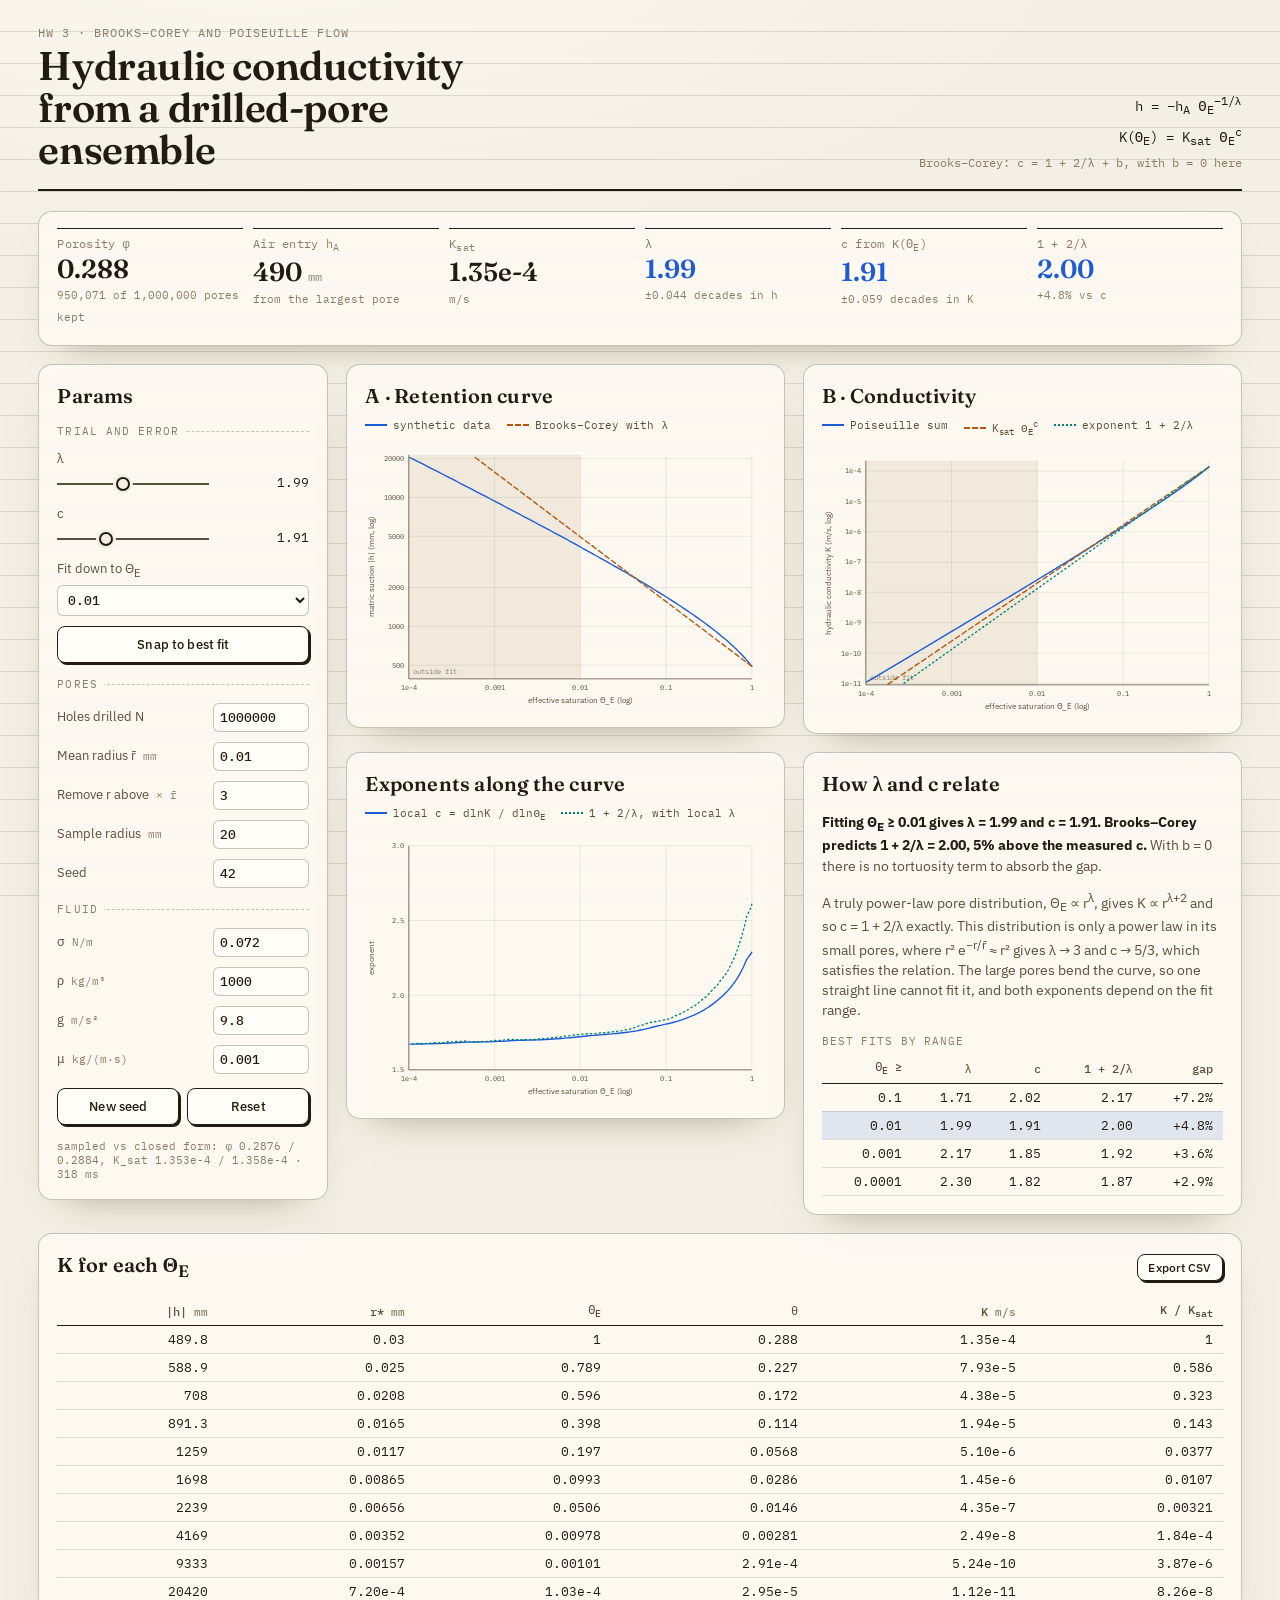
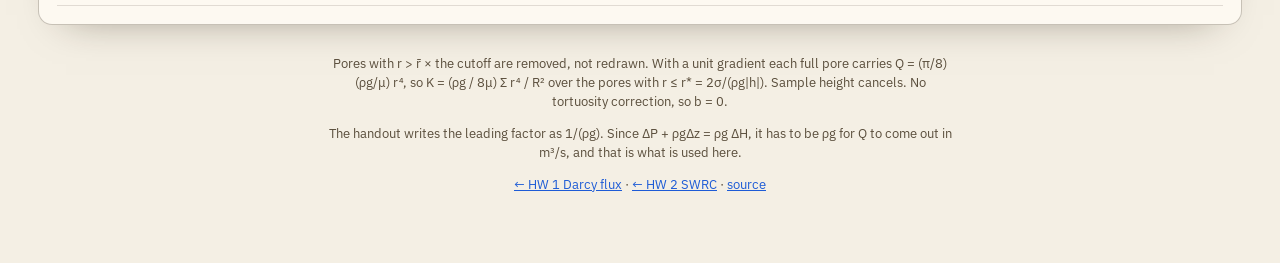
==== conductivity/index.html @ e2ead3d9 "Add Brooks-Corey and Poiseuille conductivity page for HW 3" ====
<!doctype html>
<html lang="en">
<head>
  <meta charset="utf-8" />
  <meta name="viewport" content="width=device-width, initial-scale=1" />
  <title>Pore-Ensemble Conductivity</title>
  <meta name="description" content="Brooks-Corey retention fit and Poiseuille hydraulic conductivity for a drilled-pore ensemble with a truncated exponential radius distribution." />
  <link rel="preconnect" href="https://fonts.googleapis.com" />
  <link rel="preconnect" href="https://fonts.gstatic.com" crossorigin />
  <link href="https://fonts.googleapis.com/css2?family=Fraunces:ital,opsz,wght@0,9..144,400;0,9..144,600;1,9..144,400&family=IBM+Plex+Mono:wght@400;500&family=IBM+Plex+Sans:wght@400;500;600&display=swap" rel="stylesheet" />
  <link rel="stylesheet" href="../swrc/styles.css" />
  <link rel="stylesheet" href="styles.css" />
</head>
<body>
  <header class="masthead">
    <div class="masthead__title">
      <span class="masthead__kicker">HW 3 · Brooks–Corey and Poiseuille flow</span>
      <h1>Hydraulic conductivity from a drilled-pore ensemble</h1>
    </div>
    <p class="masthead__eq">
      <span class="eq">h = −h<sub>A</sub> Θ<sub>E</sub><sup>−1/λ</sup></span>
      <span class="eq">K(Θ<sub>E</sub>) = K<sub>sat</sub> Θ<sub>E</sub><sup>c</sup></span>
      <span class="eq eq--muted">Brooks–Corey: c = 1 + 2/λ + b, with b = 0 here</span>
    </p>
  </header>

  <main class="board board--k">
    <!-- ───────── Results ───────── -->
    <section class="panel panel--stats" aria-label="Results">
      <dl class="readouts readouts--strip">
        <div class="readout"><dt>Porosity φ</dt><dd id="phi">–</dd><small id="kept"></small></div>
        <div class="readout"><dt>Air entry h<sub>A</sub></dt><dd id="ha">–</dd><small>from the largest pore</small></div>
        <div class="readout"><dt>K<sub>sat</sub></dt><dd id="ksat">–</dd><small>m/s</small></div>
        <div class="readout readout--key"><dt>λ</dt><dd id="lam-out">–</dd><small id="lam-rms"></small></div>
        <div class="readout readout--key"><dt>c from K(Θ<sub>E</sub>)</dt><dd id="c-out">–</dd><small id="c-rms"></small></div>
        <div class="readout readout--key"><dt>1 + 2/λ</dt><dd id="c-bc">–</dd><small id="c-gap"></small></div>
      </dl>
    </section>

    <!-- ───────── Parameters ───────── -->
    <section class="panel panel--params" aria-labelledby="params-title">
      <h2 id="params-title" class="panel__title">Params</h2>

      <form id="params" class="params" autocomplete="off">
        <fieldset>
          <legend>Trial and error</legend>
          <label class="field">
            <span class="field__name">λ</span>
            <input type="range" name="lam" min="0.5" max="4" step="0.001" value="2" />
            <output name="lam_val">2.00</output>
          </label>
          <label class="field">
            <span class="field__name">c</span>
            <input type="range" name="c" min="1" max="4" step="0.001" value="2" />
            <output name="c_val">2.00</output>
          </label>
          <label class="field field--select">
            <span class="field__name">Fit down to Θ<sub>E</sub></span>
            <select name="thetaMin">
              <option value="0.1">0.1</option>
              <option value="0.01" selected>0.01</option>
              <option value="0.001">0.001</option>
              <option value="0.0001">0.0001</option>
            </select>
          </label>
          <button type="button" class="btn" id="best">Snap to best fit</button>
        </fieldset>

        <fieldset>
          <legend>Pores</legend>
          <label class="field field--num">
            <span class="field__name">Holes drilled N</span>
            <input type="number" name="n" min="1000" max="2000000" step="1" value="1000000" />
          </label>
          <label class="field field--num">
            <span class="field__name">Mean radius r̄ <em>mm</em></span>
            <input type="number" name="rmean" min="0.0001" max="1" step="any" value="0.01" />
          </label>
          <label class="field field--num">
            <span class="field__name">Remove r above <em>× r̄</em></span>
            <input type="number" name="cut" min="1" max="20" step="any" value="3" />
          </label>
          <label class="field field--num">
            <span class="field__name">Sample radius <em>mm</em></span>
            <input type="number" name="Rs" min="1" max="1000" step="any" value="20" />
          </label>
          <label class="field field--num">
            <span class="field__name">Seed</span>
            <input type="number" name="seed" min="0" max="999999" step="1" value="42" />
          </label>
        </fieldset>

        <fieldset>
          <legend>Fluid</legend>
          <label class="field field--num">
            <span class="field__name">σ <em>N/m</em></span>
            <input type="number" name="sigma" min="0.001" max="1" step="any" value="0.072" />
          </label>
          <label class="field field--num">
            <span class="field__name">ρ <em>kg/m³</em></span>
            <input type="number" name="rho" min="1" max="20000" step="any" value="1000" />
          </label>
          <label class="field field--num">
            <span class="field__name">g <em>m/s²</em></span>
            <input type="number" name="g" min="0.01" max="100" step="any" value="9.8" />
          </label>
          <label class="field field--num">
            <span class="field__name">μ <em>kg/(m·s)</em></span>
            <input type="number" name="mu" min="0.00001" max="1" step="any" value="0.001" />
          </label>
        </fieldset>
      </form>
      <div class="actions">
        <button type="button" class="btn" id="reseed">New seed</button>
        <button type="button" class="btn" id="reset">Reset</button>
      </div>
      <p class="status" id="status" aria-live="polite"></p>
    </section>

    <!-- ───────── Part A ───────── -->
    <section class="panel panel--swrc" aria-labelledby="swrc-title">
      <div class="panel__head">
        <h2 id="swrc-title" class="panel__title">A · Retention curve</h2>
      </div>
      <ul class="key" aria-hidden="true">
        <li><i class="ln ln--data"></i>synthetic data</li>
        <li><i class="ln ln--fit"></i>Brooks–Corey with λ</li>
      </ul>
      <div class="chart">
        <svg id="swrc-svg" viewBox="0 0 640 420" role="img" aria-label="Matric suction versus effective saturation on log axes, with the Brooks-Corey curve"></svg>
        <div class="tooltip" hidden></div>
      </div>
    </section>

    <!-- ───────── Part B ───────── -->
    <section class="panel panel--k" aria-labelledby="k-title">
      <div class="panel__head">
        <h2 id="k-title" class="panel__title">B · Conductivity</h2>
      </div>
      <ul class="key" aria-hidden="true">
        <li><i class="ln ln--data"></i>Poiseuille sum</li>
        <li><i class="ln ln--fit"></i>K<sub>sat</sub> Θ<sub>E</sub><sup>c</sup></li>
        <li><i class="ln ln--pred"></i>exponent 1 + 2/λ</li>
      </ul>
      <div class="chart">
        <svg id="k-svg" viewBox="0 0 640 420" role="img" aria-label="Hydraulic conductivity versus effective saturation on log axes, with the fitted and predicted power laws"></svg>
        <div class="tooltip" hidden></div>
      </div>
    </section>

    <!-- ───────── Local exponents ───────── -->
    <section class="panel panel--local" aria-labelledby="local-title">
      <div class="panel__head">
        <h2 id="local-title" class="panel__title">Exponents along the curve</h2>
      </div>
      <ul class="key" aria-hidden="true">
        <li><i class="ln ln--data"></i>local c = dlnK / dlnΘ<sub>E</sub></li>
        <li><i class="ln ln--pred"></i>1 + 2/λ, with local λ</li>
      </ul>
      <div class="chart">
        <svg id="local-svg" viewBox="0 0 640 420" role="img" aria-label="Local exponent c and the Brooks-Corey prediction from local lambda, versus effective saturation"></svg>
        <div class="tooltip" hidden></div>
      </div>
    </section>

    <!-- ───────── Answer ───────── -->
    <section class="panel panel--answer" aria-labelledby="answer-title">
      <h2 id="answer-title" class="panel__title">How λ and c relate</h2>
      <p class="answer" id="answer"></p>
      <p class="answer">
        A truly power-law pore distribution, Θ<sub>E</sub> ∝ r<sup>λ</sup>, gives K ∝ r<sup>λ+2</sup> and so c = 1 + 2/λ exactly.
        This distribution is only a power law in its small pores, where r² e<sup>−r/r̄</sup> ≈ r² gives λ → 3 and c → 5/3, which
        satisfies the relation. The large pores bend the curve, so one straight line cannot fit it, and both exponents depend on the fit range.
      </p>
      <table class="tbl">
        <caption>Best fits by range</caption>
        <thead>
          <tr><th scope="col">Θ<sub>E</sub> ≥</th><th scope="col">λ</th><th scope="col">c</th><th scope="col">1 + 2/λ</th><th scope="col">gap</th></tr>
        </thead>
        <tbody id="ranges"></tbody>
      </table>
    </section>

    <!-- ───────── Table ───────── -->
    <section class="panel panel--table" aria-labelledby="table-title">
      <div class="panel__head">
        <h2 id="table-title" class="panel__title">K for each Θ<sub>E</sub></h2>
        <button type="button" class="btn btn--small" id="csv">Export CSV</button>
      </div>
      <div class="tbl-wrap">
        <table class="tbl">
          <thead>
            <tr>
              <th scope="col">|h| <em>mm</em></th><th scope="col">r* <em>mm</em></th><th scope="col">Θ<sub>E</sub></th>
              <th scope="col">θ</th><th scope="col">K <em>m/s</em></th><th scope="col">K / K<sub>sat</sub></th>
            </tr>
          </thead>
          <tbody id="rows"></tbody>
        </table>
      </div>
    </section>
  </main>

  <footer class="colophon">
    <p>
      Pores with r &gt; r̄ × the cutoff are removed, not redrawn. With a unit gradient each full pore carries
      Q = (π/8)(ρg/μ) r⁴, so K = (ρg / 8μ) Σ r⁴ / R² over the pores with r ≤ r* = 2σ/(ρg|h|). Sample height cancels.
      No tortuosity correction, so b = 0.
    </p>
    <p>
      The handout writes the leading factor as 1/(ρg). Since ΔP + ρgΔz = ρg ΔH, it has to be ρg for Q to come out in m³/s, and that is what is used here.
    </p>
    <p><a href="../">← HW 1 Darcy flux</a> · <a href="../swrc/">← HW 2 SWRC</a> · <a href="https://github.com/OwenDinsmore/hydrology">source</a></p>
  </footer>

  <script type="module" src="app.js"></script>
</body>
</html>
---- swrc/styles.css ----
:root {
  --paper: #f4efe4;
  --paper-2: #ebe4d4;
  --paper-3: #e1d8c3;
  --rule: rgba(60, 48, 30, 0.14);
  --ink: #221b12;
  --ink-2: #5a4e3c;
  --ink-3: #8a7c66;
  --water: #1d5bd6;
  --water-2: #7ea2ee;
  --water-soft: rgba(29, 91, 214, 0.12);
  --air: #c9a97a;
  --air-2: #e6d4b4;
  --alert: #b23a1d;
  --alert-soft: rgba(178, 58, 29, 0.1);
  --panel: rgba(255, 252, 245, 0.78);
  --panel-edge: rgba(60, 48, 30, 0.28);
  --shadow: 0 1px 0 rgba(255, 255, 255, 0.6) inset, 0 18px 40px -28px rgba(40, 28, 10, 0.5);
  --radius: 14px;
  --display: "Fraunces", "Iowan Old Style", Georgia, serif;
  --body: "IBM Plex Sans", "Helvetica Neue", sans-serif;
  --mono: "IBM Plex Mono", ui-monospace, Menlo, monospace;
}

*, *::before, *::after { box-sizing: border-box; }

html { color-scheme: light; }

body {
  margin: 0;
  min-height: 100vh;
  font-family: var(--body);
  font-size: 15px;
  line-height: 1.45;
  color: var(--ink);
  background:
    linear-gradient(transparent 31px, var(--rule) 31px, var(--rule) 32px) 0 0 / 100% 32px,
    radial-gradient(1200px 500px at 20% -10%, #fbf8f0 0%, transparent 70%),
    var(--paper);
  background-attachment: fixed;
  padding: 24px clamp(16px, 3vw, 40px) 56px;
}

/* ───── Masthead ───── */
.masthead {
  display: flex;
  flex-wrap: wrap;
  align-items: flex-end;
  justify-content: space-between;
  gap: 12px 32px;
  padding-bottom: 18px;
  margin-bottom: 20px;
  border-bottom: 2px solid var(--ink);
  animation: rise 0.6s cubic-bezier(0.2, 0.7, 0.2, 1) both;
}
.masthead__kicker {
  display: block;
  font-family: var(--mono);
  font-size: 12px;
  letter-spacing: 0.08em;
  text-transform: uppercase;
  color: var(--ink-3);
  margin-bottom: 4px;
}
.masthead h1 {
  margin: 0;
  font-family: var(--display);
  font-weight: 600;
  font-size: clamp(24px, 3.4vw, 40px);
  line-height: 1.05;
  letter-spacing: -0.01em;
  max-width: 18ch;
}
.masthead__eq {
  margin: 0;
  display: flex;
  flex-direction: column;
  gap: 4px;
  align-items: flex-end;
  text-align: right;
}
.eq { font-family: var(--mono); font-size: 14px; }
.eq--muted { color: var(--ink-3); font-size: 12px; }

/* ───── Board layout ───── */
.board {
  display: grid;
  grid-template-columns: minmax(250px, 300px) minmax(0, 1.5fr) minmax(300px, 1fr);
  gap: 18px;
  align-items: stretch;
}

.panel {
  position: relative;
  background: var(--panel);
  border: 1.5px solid var(--panel-edge);
  border-radius: var(--radius);
  padding: 16px 18px 18px;
  box-shadow: var(--shadow);
  backdrop-filter: blur(3px);
  display: flex;
  flex-direction: column;
  gap: 14px;
  min-width: 0;
  animation: rise 0.7s cubic-bezier(0.2, 0.7, 0.2, 1) both;
}
.panel--params { animation-delay: 0.05s; }
.panel--swrc   { animation-delay: 0.12s; }
.panel--cyl    { animation-delay: 0.19s; }

.panel__head {
  display: flex;
  justify-content: space-between;
  align-items: baseline;
  gap: 12px;
  flex-wrap: wrap;
}
.panel__title {
  margin: 0;
  font-family: var(--display);
  font-weight: 600;
  font-size: 20px;
  letter-spacing: 0.01em;
}
.panel__hint {
  font-family: var(--mono);
  font-size: 11px;
  color: var(--ink-3);
}

/* ───── Params ───── */
.params { display: flex; flex-direction: column; gap: 14px; }
fieldset {
  border: 0;
  border-top: 1px dashed var(--panel-edge);
  padding: 10px 0 0;
  margin: 0;
  display: flex;
  flex-direction: column;
  gap: 10px;
}
legend {
  font-family: var(--mono);
  font-size: 11px;
  text-transform: uppercase;
  letter-spacing: 0.1em;
  color: var(--ink-3);
  padding: 0 6px 0 0;
}
.field {
  display: grid;
  grid-template-columns: 1fr 92px;
  grid-template-areas: "name name" "range num";
  gap: 4px 8px;
  align-items: center;
}
.field__name {
  grid-area: name;
  font-size: 13px;
  color: var(--ink-2);
}
.field__name em { font-style: normal; font-family: var(--mono); font-size: 11px; color: var(--ink-3); margin-left: 4px; }
.field input[type="range"] { grid-area: range; }
.field input[type="number"], .field output, .field select { grid-area: num; }
.field output { font-family: var(--mono); font-size: 13px; text-align: right; }
.field--num { grid-template-columns: 1fr 96px; grid-template-areas: "name num"; }
.field--select { grid-template-columns: 1fr; grid-template-areas: "name" "num"; }
.field--check {
  grid-template-columns: auto 1fr;
  grid-template-areas: "num name";
  gap: 8px;
}
.field--check input { grid-area: num; accent-color: var(--water); }
.field[hidden] { display: none; }

input[type="number"], select {
  font: 500 13px var(--mono);
  color: var(--ink);
  background: #fffdf7;
  border: 1px solid var(--panel-edge);
  border-radius: 6px;
  padding: 5px 6px;
  width: 100%;
  min-width: 0;
}
input[type="number"]:focus-visible, select:focus-visible, input[type="range"]:focus-visible, .btn:focus-visible {
  outline: 2px solid var(--water);
  outline-offset: 2px;
}

input[type="range"] {
  -webkit-appearance: none;
  appearance: none;
  width: 100%;
  height: 22px;
  background: transparent;
  margin: 0;
  cursor: pointer;
}
input[type="range"]::-webkit-slider-runnable-track {
  height: 2px;
  background: var(--ink-2);
}
input[type="range"]::-moz-range-track { height: 2px; background: var(--ink-2); }
input[type="range"]::-webkit-slider-thumb {
  -webkit-appearance: none;
  width: 14px; height: 14px;
  margin-top: -6px;
  border-radius: 50%;
  background: var(--paper);
  border: 2px solid var(--ink);
  box-shadow: 0 0 0 3px var(--paper);
  transition: transform 0.15s;
}
input[type="range"]::-moz-range-thumb {
  width: 10px; height: 10px;
  border-radius: 50%;
  background: var(--paper);
  border: 2px solid var(--ink);
}
input[type="range"]:active::-webkit-slider-thumb { transform: scale(1.25); }

/* ───── Chart ───── */
.chart {
  position: relative;
  width: 100%;
  aspect-ratio: 640 / 420;
}
.chart svg { width: 100%; height: 100%; display: block; overflow: visible; }
.chart .grid line { stroke: var(--rule); stroke-width: 1; }
.chart .axis line, .chart .axis path { stroke: var(--ink-2); stroke-width: 1.2; fill: none; }
.chart .tick text { font: 11px var(--mono); fill: var(--ink-2); }
.chart .axis-label { font: 12px var(--body); fill: var(--ink-2); }
.chart .series { fill: none; stroke: var(--water); stroke-width: 2.2; stroke-linejoin: round; stroke-linecap: round; }
.chart .area { fill: var(--water-soft); }
.chart .marker { fill: var(--water); stroke: var(--paper); stroke-width: 2.5; }
.chart .marker-line { stroke: var(--water); stroke-width: 1; stroke-dasharray: 3 4; }
.chart .crosshair { stroke: var(--ink-3); stroke-width: 1; stroke-dasharray: 2 3; pointer-events: none; }
.chart .hover-dot { fill: var(--paper); stroke: var(--water); stroke-width: 2; pointer-events: none; }
.chart .hit { fill: transparent; cursor: crosshair; }
.chart .ae-label { font: 11px var(--mono); fill: var(--ink-3); }

.tooltip {
  position: absolute;
  pointer-events: none;
  background: var(--ink);
  color: var(--paper);
  font: 12px var(--mono);
  padding: 6px 9px;
  border-radius: 6px;
  white-space: nowrap;
  transform: translate(-50%, calc(-100% - 10px));
  z-index: 2;
  line-height: 1.5;
}
.tooltip[hidden] { display: none; }

/* ───── Head control ───── */
.headctl {
  border: 1px solid var(--panel-edge);
  border-radius: 10px;
  padding: 10px 14px 8px;
  background: linear-gradient(90deg, var(--water-soft), transparent 60%);
}
.headctl__row { display: flex; justify-content: space-between; align-items: baseline; }
.headctl__row label { font-weight: 600; font-size: 13px; }
.headctl__value { font-family: var(--mono); font-size: 14px; }
.headctl__ticks {
  display: flex; justify-content: space-between;
  font: 10px var(--mono); color: var(--ink-3); letter-spacing: 0.06em; text-transform: uppercase;
}

/* ───── Readouts ───── */
.readouts {
  margin: 0;
  display: grid;
  grid-template-columns: repeat(4, 1fr);
  gap: 10px;
}
.readout {
  border-top: 1.5px solid var(--ink);
  padding-top: 6px;
  min-width: 0;
}
.readout--hero { grid-column: span 2; }
.readout dt { font-size: 11px; text-transform: uppercase; letter-spacing: 0.08em; color: var(--ink-3); font-family: var(--mono); }
.readout dd { margin: 2px 0 0; font-family: var(--display); font-size: 20px; white-space: nowrap; overflow: hidden; text-overflow: ellipsis; font-weight: 600; font-variant-numeric: tabular-nums; line-height: 1.1; }
.readout--hero dd { font-size: 34px; color: var(--water); }
.readout small { font: 11px var(--mono); color: var(--ink-3); }
.readout dd small { font-size: 12px; }

.warn {
  margin: 0;
  padding: 8px 12px;
  border-left: 3px solid var(--alert);
  background: var(--alert-soft);
  color: var(--alert);
  font-size: 13px;
  border-radius: 0 8px 8px 0;
}
.warn[hidden] { display: none; }

/* ───── Cylinder viewport ───── */
.viewport {
  position: relative;
  flex: 1 1 320px;
  min-height: 320px;
  border-radius: 10px;
  overflow: hidden;
  background:
    radial-gradient(ellipse at 50% 110%, rgba(29, 91, 214, 0.08), transparent 60%),
    linear-gradient(180deg, #fbf8f1, var(--paper-2));
  border: 1px solid var(--panel-edge);
  cursor: grab;
}
.viewport:active { cursor: grabbing; }
.viewport canvas { width: 100%; height: 100%; display: block; }
.legend {
  position: absolute;
  left: 10px; bottom: 8px;
  display: flex; flex-wrap: wrap; gap: 4px 14px;
  font: 11px var(--mono); color: var(--ink-2);
  pointer-events: none;
}
.legend__note { width: 100%; color: var(--ink-3); }
.sw { display: inline-block; width: 10px; height: 10px; border-radius: 50%; margin-right: 5px; vertical-align: -1px; }
.sw--water { background: var(--water); }
.sw--air { background: var(--air-2); border: 1px solid var(--air); }

/* ───── Buttons ───── */
.actions { display: grid; grid-template-columns: 1fr 1fr; gap: 8px; }
.btn {
  font: 500 13px var(--body);
  letter-spacing: 0.01em;
  color: var(--ink);
  background: #fffdf7;
  border: 1.5px solid var(--ink);
  border-radius: 8px;
  padding: 9px 12px;
  cursor: pointer;
  box-shadow: 2px 2px 0 var(--ink);
  transition: transform 0.08s, box-shadow 0.08s, background 0.15s;
}
.btn:hover { background: var(--paper-2); }
.btn:active { transform: translate(2px, 2px); box-shadow: 0 0 0 var(--ink); }
.btn--primary { grid-column: 1 / -1; background: var(--water); color: #fff; border-color: var(--water); box-shadow: 2px 2px 0 var(--ink); }
.btn--primary:hover { background: #1849ad; }
.btn[disabled] { opacity: 0.5; cursor: progress; transform: none; }
.btn[aria-pressed="true"] { background: var(--ink); color: var(--paper); }

.status { margin: 0; font: 11px var(--mono); color: var(--ink-3); min-height: 1.4em; }

/* ───── Colophon ───── */
.colophon {
  max-width: 78ch;
  margin: 30px auto 0;
  font-size: 13px;
  color: var(--ink-2);
  text-align: center;
}
.colophon a { color: var(--water); }

@keyframes rise {
  from { opacity: 0; transform: translateY(10px); }
  to   { opacity: 1; transform: none; }
}
@media (prefers-reduced-motion: reduce) {
  .masthead, .panel { animation: none; }
}

/* ───── Responsive ───── */
@media (max-width: 1080px) {
  .board {
    grid-template-columns: minmax(240px, 280px) minmax(0, 1fr);
    grid-template-areas: "params swrc" "cyl cyl";
  }
  .panel--params { grid-area: params; }
  .panel--swrc { grid-area: swrc; }
  .panel--cyl { grid-area: cyl; }
  .panel--cyl .viewport { min-height: 360px; }
}
@media (max-width: 720px) {
  body { padding: 16px 16px 40px; }
  .board { grid-template-columns: 1fr; grid-template-areas: "swrc" "cyl" "params"; gap: 14px; }
  .masthead__eq { align-items: flex-start; text-align: left; }
  .readouts { grid-template-columns: repeat(2, 1fr); }
  .panel--cyl .viewport { min-height: 300px; }
  .actions { grid-template-columns: 1fr 1fr; }
}
---- conductivity/styles.css ----
/* Page-specific layer on top of ../swrc/styles.css */
:root {
  --fit: #b4570a;
  --pred: #00856a;
}

/* ───── Board layout ───── */
.board--k {
  grid-template-columns: minmax(250px, 290px) minmax(0, 1fr) minmax(0, 1fr);
  grid-template-areas:
    "stats  stats stats"
    "params swrc  k"
    "params local answer"
    "table  table table";
  align-items: start;
}
.panel--stats  { grid-area: stats; }
.panel--params { grid-area: params; }
.panel--swrc   { grid-area: swrc; }
.panel--k      { grid-area: k; }
.panel--local  { grid-area: local; }
.panel--answer { grid-area: answer; }
.panel--table  { grid-area: table; }

/* ───── Readouts ───── */
.readouts--strip { grid-template-columns: repeat(6, 1fr); }
.readout--key dd { color: var(--water); }
.readouts--strip dd { font-size: 26px; }
.readouts--strip dt { text-transform: none; letter-spacing: 0.02em; font-size: 12px; }

/* ───── Series ───── */
.key {
  list-style: none;
  margin: -6px 0 0;
  padding: 0;
  display: flex;
  flex-wrap: wrap;
  gap: 4px 16px;
  font: 11px var(--mono);
  color: var(--ink-2);
}
.ln { display: inline-block; width: 22px; margin-right: 6px; vertical-align: 3px; border-top: 2.5px solid var(--water); }
.ln--fit { border-top: 2.5px dashed var(--fit); }
.ln--pred { border-top: 2.5px dotted var(--pred); }

.chart .series--fit { stroke: var(--fit); stroke-dasharray: 8 5; }
.chart .series--pred { stroke: var(--pred); stroke-dasharray: 2 5; }
.chart .excluded { fill: var(--paper-3); opacity: 0.45; }
.chart .excluded-label { font: 11px var(--mono); fill: var(--ink-3); }

/* ───── Answer + tables ───── */
.answer { margin: 0; font-size: 14px; color: var(--ink-2); }
.answer strong { color: var(--ink); }

.tbl { width: 100%; border-collapse: collapse; font: 13px var(--mono); font-variant-numeric: tabular-nums; }
.tbl caption { text-align: left; font-size: 11px; text-transform: uppercase; letter-spacing: 0.08em; color: var(--ink-3); padding-bottom: 6px; }
.tbl th, .tbl td { text-align: right; padding: 5px 10px; white-space: nowrap; }
.tbl th { font-weight: 500; font-size: 12px; color: var(--ink-2); border-bottom: 1.5px solid var(--ink); }
.tbl th em { font-style: normal; color: var(--ink-3); font-size: 11px; }
.tbl td { border-bottom: 1px solid var(--rule); }
.tbl tr.is-active td { background: var(--water-soft); }
.tbl-wrap { overflow-x: auto; }

.panel--params .btn { box-shadow: 2px 2px 0 var(--ink); }
.btn--small { padding: 5px 10px; font-size: 12px; }

/* ───── Responsive ───── */
@media (max-width: 1080px) {
  .board--k {
    grid-template-columns: minmax(0, 1fr) minmax(0, 1fr);
    grid-template-areas:
      "stats  stats"
      "swrc   k"
      "local  answer"
      "table  table"
      "params params";
  }
  .readouts--strip { grid-template-columns: repeat(3, 1fr); }
}
@media (max-width: 720px) {
  .board--k {
    grid-template-columns: minmax(0, 1fr);
    grid-template-areas: "stats" "swrc" "k" "local" "answer" "table" "params";
  }
  .readouts--strip { grid-template-columns: repeat(2, 1fr); }
}
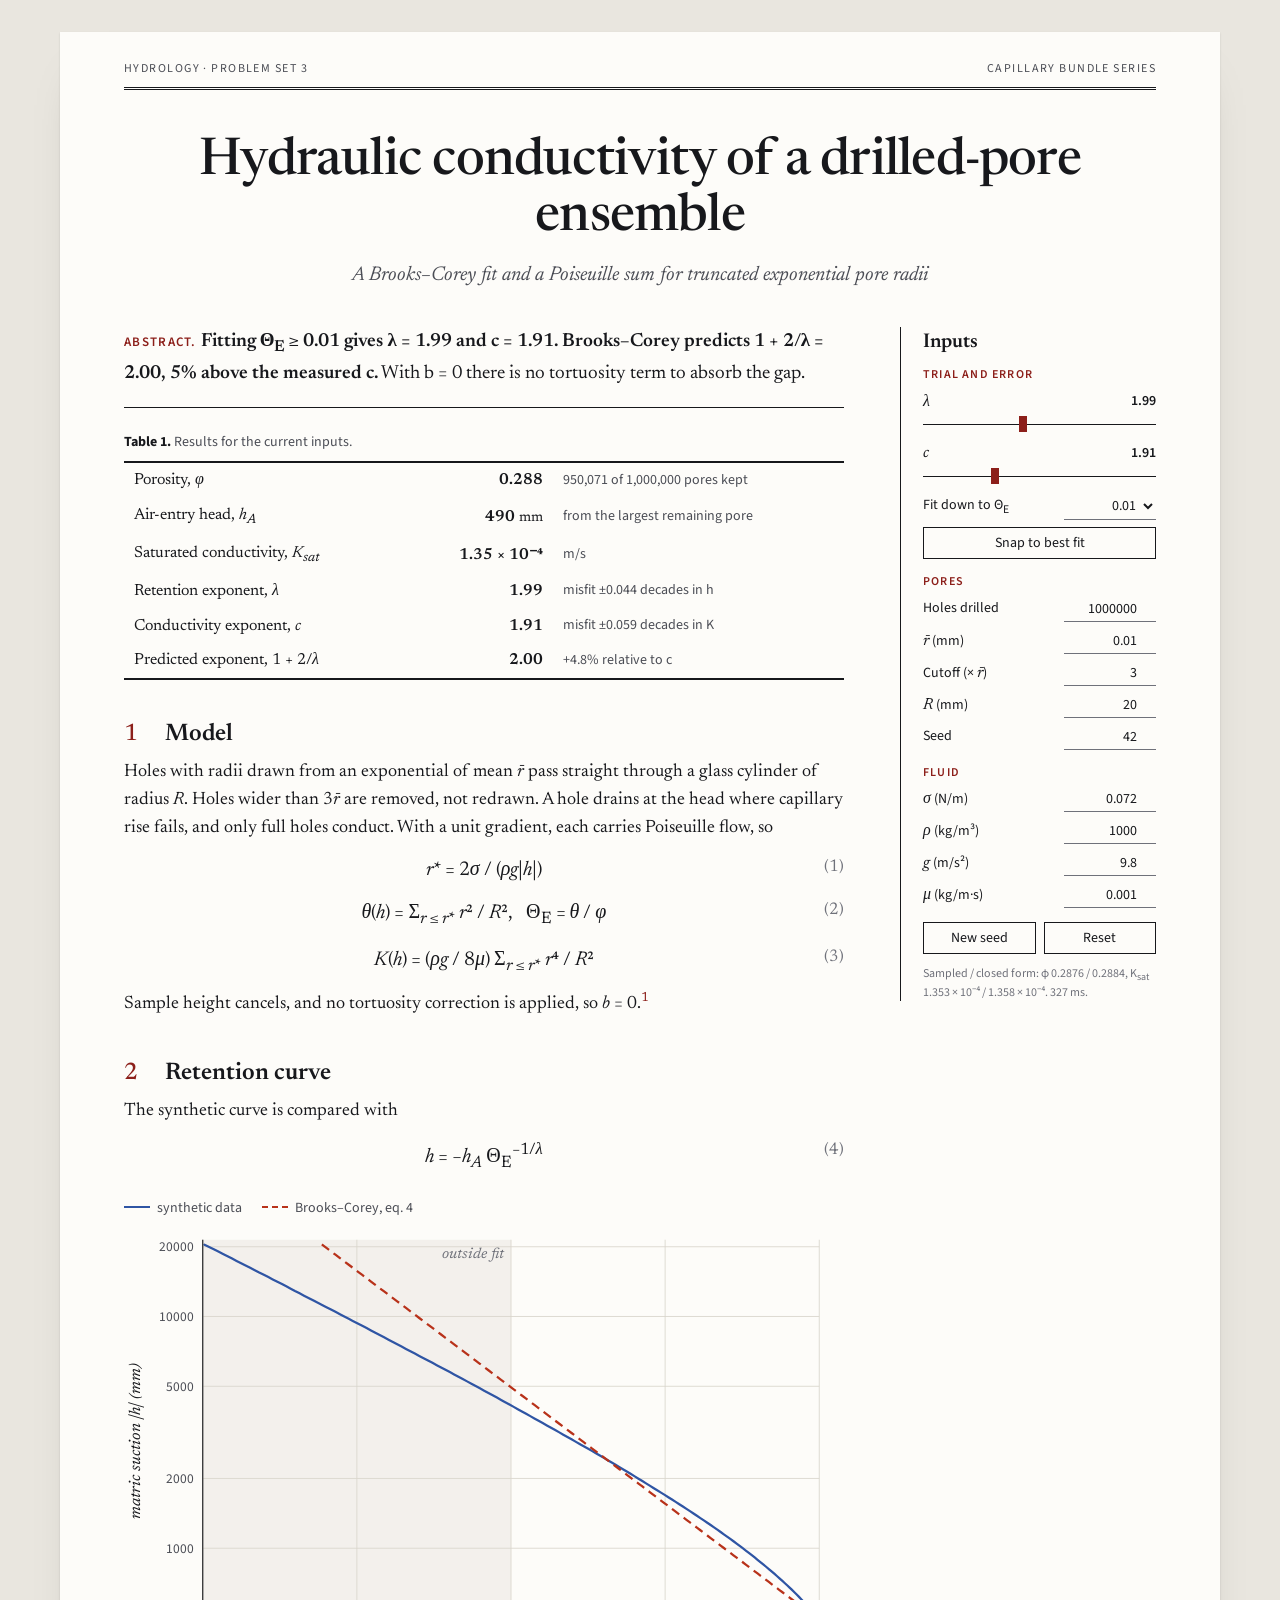
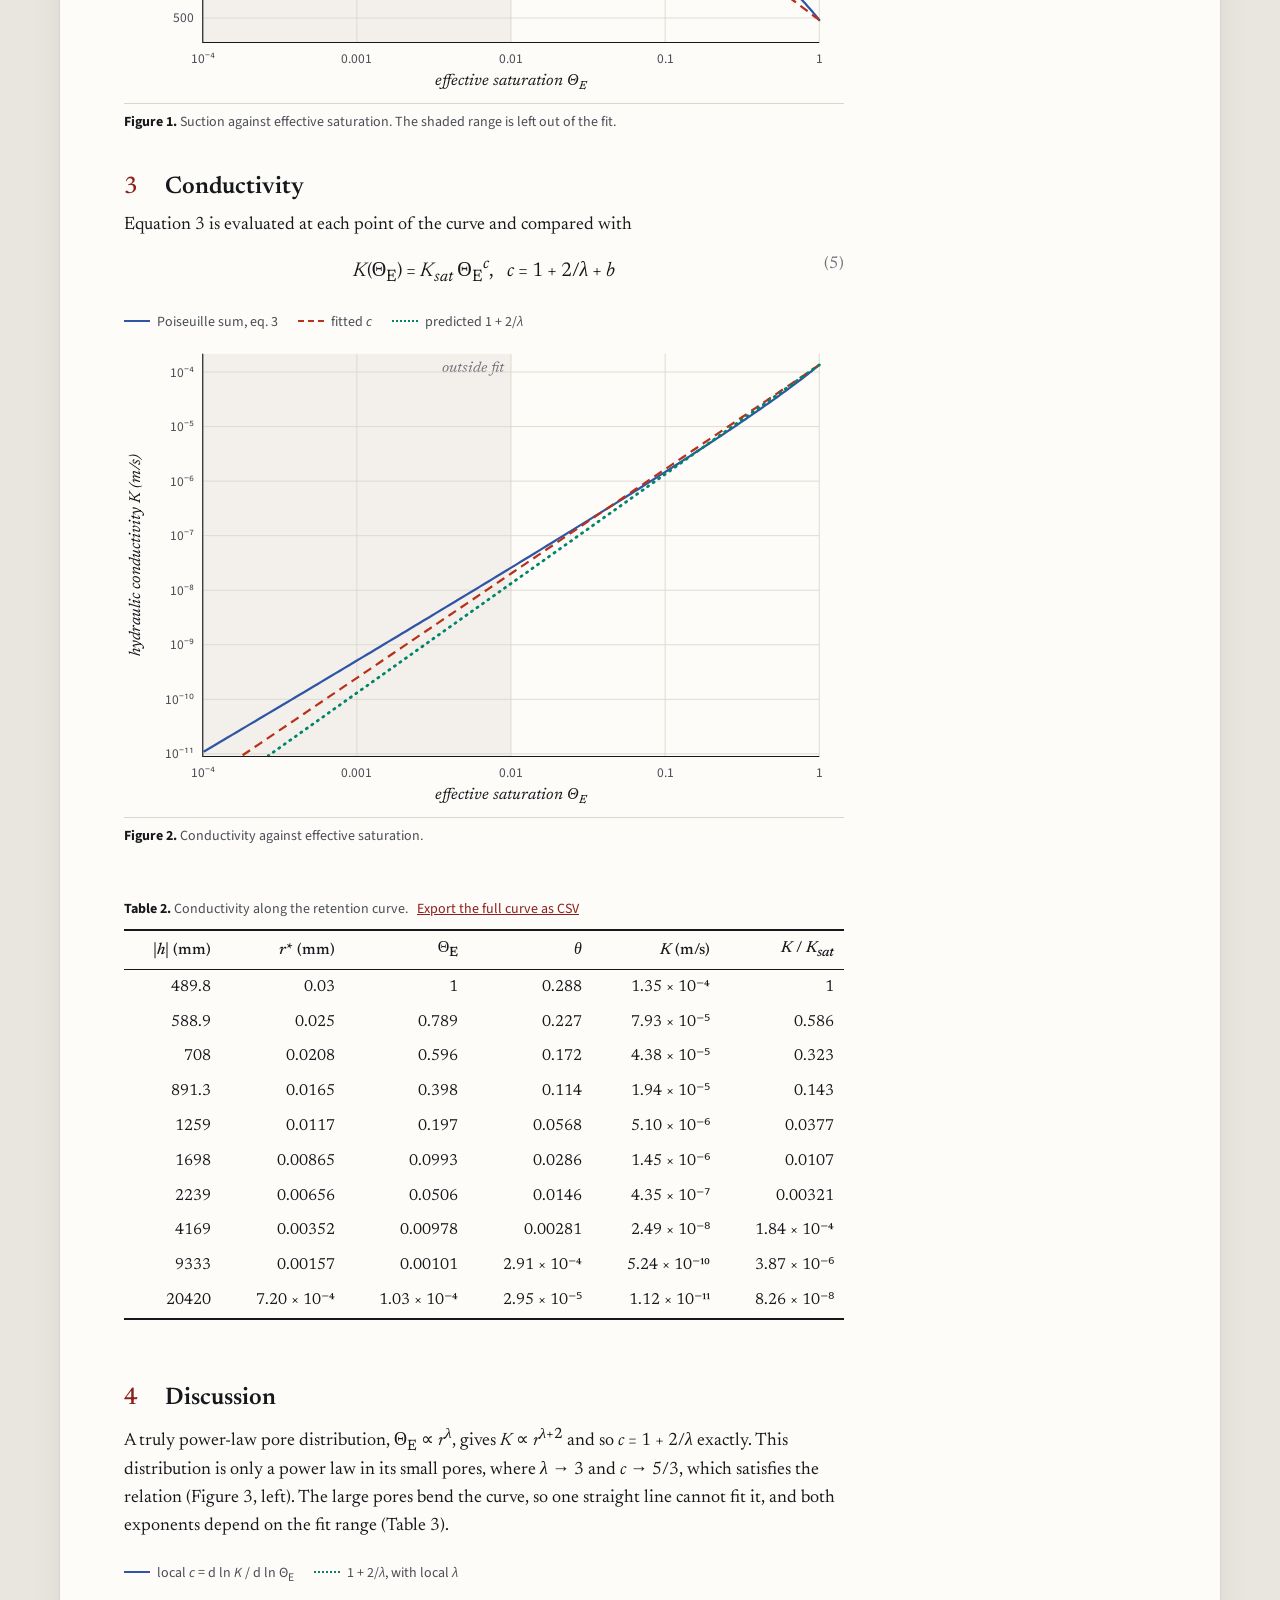
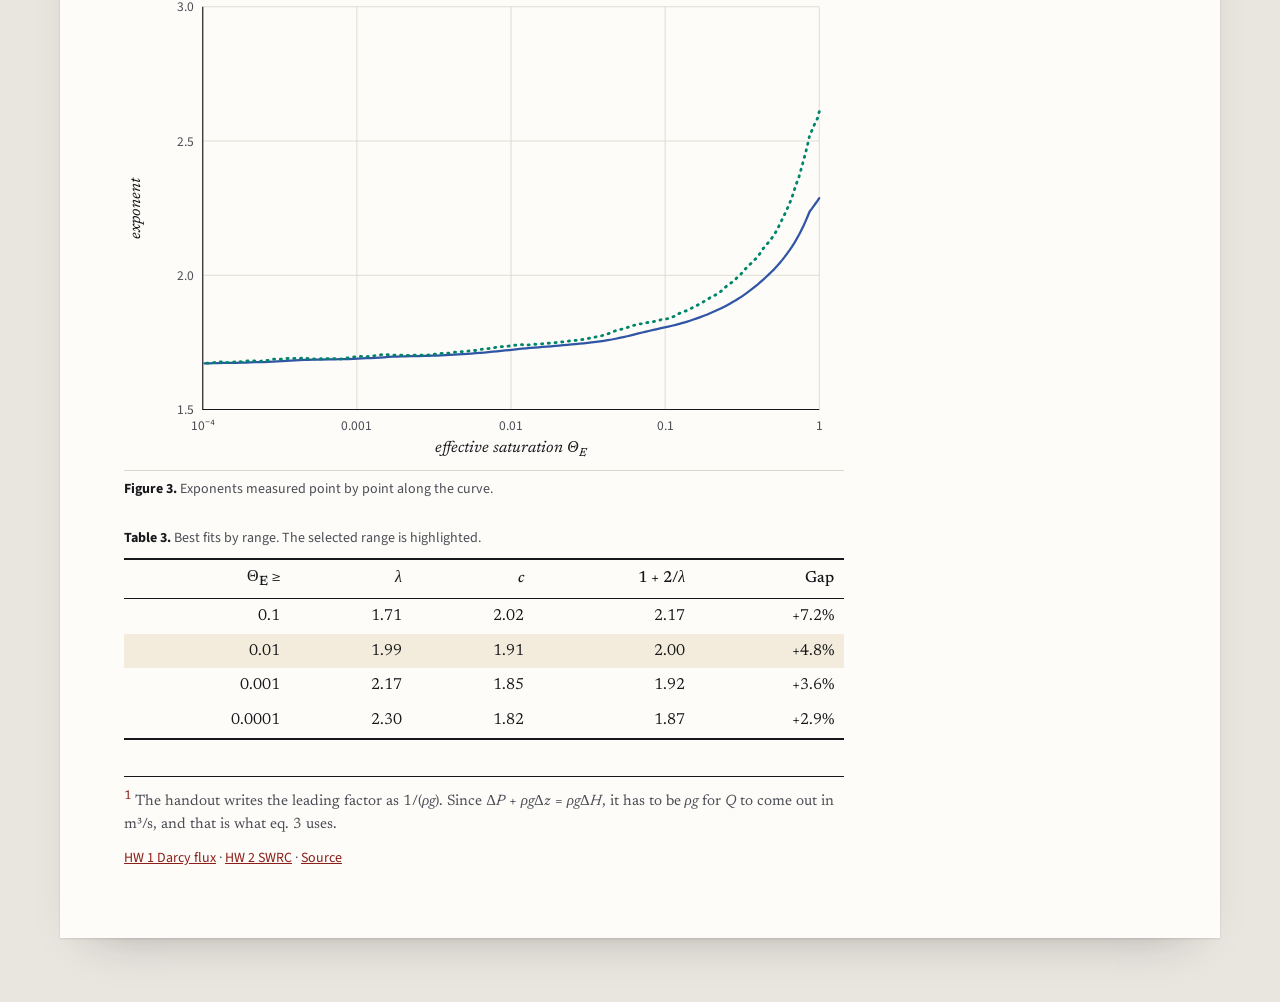
==== commit a70457a5: "Restyle HW 3 page as a journal article" ====
--- a/conductivity/index.html
+++ b/conductivity/index.html
@@ -7,211 +7,184 @@
   <meta name="description" content="Brooks-Corey retention fit and Poiseuille hydraulic conductivity for a drilled-pore ensemble with a truncated exponential radius distribution." />
   <link rel="preconnect" href="https://fonts.googleapis.com" />
   <link rel="preconnect" href="https://fonts.gstatic.com" crossorigin />
-  <link href="https://fonts.googleapis.com/css2?family=Fraunces:ital,opsz,wght@0,9..144,400;0,9..144,600;1,9..144,400&family=IBM+Plex+Mono:wght@400;500&family=IBM+Plex+Sans:wght@400;500;600&display=swap" rel="stylesheet" />
-  <link rel="stylesheet" href="../swrc/styles.css" />
+  <link href="https://fonts.googleapis.com/css2?family=Newsreader:ital,opsz,wght@0,6..72,400;0,6..72,500;0,6..72,600;1,6..72,400&family=Source+Sans+3:wght@400;600&display=swap" rel="stylesheet" />
   <link rel="stylesheet" href="styles.css" />
 </head>
 <body>
-  <header class="masthead">
-    <div class="masthead__title">
-      <span class="masthead__kicker">HW 3 · Brooks–Corey and Poiseuille flow</span>
-      <h1>Hydraulic conductivity from a drilled-pore ensemble</h1>
+  <div class="sheet">
+    <header class="runhead">
+      <span>Hydrology · Problem Set 3</span>
+      <span>Capillary bundle series</span>
+    </header>
+
+    <div class="title">
+      <h1>Hydraulic conductivity of a drilled-pore ensemble</h1>
+      <p class="subtitle">A Brooks–Corey fit and a Poiseuille sum for truncated exponential pore radii</p>
     </div>
-    <p class="masthead__eq">
-      <span class="eq">h = −h<sub>A</sub> Θ<sub>E</sub><sup>−1/λ</sup></span>
-      <span class="eq">K(Θ<sub>E</sub>) = K<sub>sat</sub> Θ<sub>E</sub><sup>c</sup></span>
-      <span class="eq eq--muted">Brooks–Corey: c = 1 + 2/λ + b, with b = 0 here</span>
-    </p>
-  </header>
 
-  <main class="board board--k">
-    <!-- ───────── Results ───────── -->
-    <section class="panel panel--stats" aria-label="Results">
-      <dl class="readouts readouts--strip">
-        <div class="readout"><dt>Porosity φ</dt><dd id="phi">–</dd><small id="kept"></small></div>
-        <div class="readout"><dt>Air entry h<sub>A</sub></dt><dd id="ha">–</dd><small>from the largest pore</small></div>
-        <div class="readout"><dt>K<sub>sat</sub></dt><dd id="ksat">–</dd><small>m/s</small></div>
-        <div class="readout readout--key"><dt>λ</dt><dd id="lam-out">–</dd><small id="lam-rms"></small></div>
-        <div class="readout readout--key"><dt>c from K(Θ<sub>E</sub>)</dt><dd id="c-out">–</dd><small id="c-rms"></small></div>
-        <div class="readout readout--key"><dt>1 + 2/λ</dt><dd id="c-bc">–</dd><small id="c-gap"></small></div>
-      </dl>
-    </section>
+    <div class="layout">
+      <main class="article">
+        <section class="abstract">
+          <p><span class="runin">Abstract.</span> <span id="answer"></span></p>
+        </section>
 
-    <!-- ───────── Parameters ───────── -->
-    <section class="panel panel--params" aria-labelledby="params-title">
-      <h2 id="params-title" class="panel__title">Params</h2>
+        <table class="tbl tbl--results">
+          <caption><b>Table 1.</b> Results for the current inputs.</caption>
+          <tbody>
+            <tr><th scope="row">Porosity, <i>φ</i></th><td id="phi">–</td><td id="kept"></td></tr>
+            <tr><th scope="row">Air-entry head, <i>h<sub>A</sub></i></th><td id="ha">–</td><td>from the largest remaining pore</td></tr>
+            <tr><th scope="row">Saturated conductivity, <i>K<sub>sat</sub></i></th><td id="ksat">–</td><td>m/s</td></tr>
+            <tr><th scope="row">Retention exponent, <i>λ</i></th><td id="lam-out">–</td><td id="lam-rms"></td></tr>
+            <tr><th scope="row">Conductivity exponent, <i>c</i></th><td id="c-out">–</td><td id="c-rms"></td></tr>
+            <tr><th scope="row">Predicted exponent, 1 + 2/<i>λ</i></th><td id="c-bc">–</td><td id="c-gap"></td></tr>
+          </tbody>
+        </table>
 
-      <form id="params" class="params" autocomplete="off">
-        <fieldset>
-          <legend>Trial and error</legend>
-          <label class="field">
-            <span class="field__name">λ</span>
-            <input type="range" name="lam" min="0.5" max="4" step="0.001" value="2" />
-            <output name="lam_val">2.00</output>
-          </label>
-          <label class="field">
-            <span class="field__name">c</span>
-            <input type="range" name="c" min="1" max="4" step="0.001" value="2" />
-            <output name="c_val">2.00</output>
-          </label>
-          <label class="field field--select">
-            <span class="field__name">Fit down to Θ<sub>E</sub></span>
-            <select name="thetaMin">
-              <option value="0.1">0.1</option>
-              <option value="0.01" selected>0.01</option>
-              <option value="0.001">0.001</option>
-              <option value="0.0001">0.0001</option>
-            </select>
-          </label>
-          <button type="button" class="btn" id="best">Snap to best fit</button>
-        </fieldset>
+        <h2><span>1</span> Model</h2>
+        <p>
+          Holes with radii drawn from an exponential of mean <i>r̄</i> pass straight through a glass cylinder of radius <i>R</i>.
+          Holes wider than 3<i>r̄</i> are removed, not redrawn. A hole drains at the head where capillary rise fails, and
+          only full holes conduct. With a unit gradient, each carries Poiseuille flow, so
+        </p>
+        <div class="eq"><span><i>r</i>* = 2<i>σ</i> / (<i>ρg</i>|<i>h</i>|)</span><span class="eq__n">(1)</span></div>
+        <div class="eq"><span><i>θ</i>(<i>h</i>) = Σ<sub><i>r</i> ≤ <i>r</i>*</sub> <i>r</i>² / <i>R</i>²,&ensp; Θ<sub>E</sub> = <i>θ</i> / <i>φ</i></span><span class="eq__n">(2)</span></div>
+        <div class="eq"><span><i>K</i>(<i>h</i>) = (<i>ρg</i> / 8<i>μ</i>) Σ<sub><i>r</i> ≤ <i>r</i>*</sub> <i>r</i>⁴ / <i>R</i>²</span><span class="eq__n">(3)</span></div>
+        <p>
+          Sample height cancels, and no tortuosity correction is applied, so <i>b</i> = 0.<a class="fn" href="#note-1" id="ref-1">1</a>
+        </p>
 
-        <fieldset>
-          <legend>Pores</legend>
-          <label class="field field--num">
-            <span class="field__name">Holes drilled N</span>
-            <input type="number" name="n" min="1000" max="2000000" step="1" value="1000000" />
-          </label>
-          <label class="field field--num">
-            <span class="field__name">Mean radius r̄ <em>mm</em></span>
-            <input type="number" name="rmean" min="0.0001" max="1" step="any" value="0.01" />
-          </label>
-          <label class="field field--num">
-            <span class="field__name">Remove r above <em>× r̄</em></span>
-            <input type="number" name="cut" min="1" max="20" step="any" value="3" />
-          </label>
-          <label class="field field--num">
-            <span class="field__name">Sample radius <em>mm</em></span>
-            <input type="number" name="Rs" min="1" max="1000" step="any" value="20" />
-          </label>
-          <label class="field field--num">
-            <span class="field__name">Seed</span>
-            <input type="number" name="seed" min="0" max="999999" step="1" value="42" />
-          </label>
-        </fieldset>
+        <h2><span>2</span> Retention curve</h2>
+        <p>The synthetic curve is compared with</p>
+        <div class="eq"><span><i>h</i> = −<i>h<sub>A</sub></i> Θ<sub>E</sub><sup>−1/<i>λ</i></sup></span><span class="eq__n">(4)</span></div>
+        <figure>
+          <ul class="key" aria-hidden="true">
+            <li><i class="ln ln--data"></i>synthetic data</li>
+            <li><i class="ln ln--fit"></i>Brooks–Corey, eq. 4</li>
+          </ul>
+          <div class="chart">
+            <svg id="swrc-svg" viewBox="0 0 640 420" role="img" aria-label="Matric suction versus effective saturation on log axes, with the Brooks-Corey curve"></svg>
+            <div class="tooltip" hidden></div>
+          </div>
+          <figcaption><b>Figure 1.</b> Suction against effective saturation. The shaded range is left out of the fit.</figcaption>
+        </figure>
 
-        <fieldset>
-          <legend>Fluid</legend>
-          <label class="field field--num">
-            <span class="field__name">σ <em>N/m</em></span>
-            <input type="number" name="sigma" min="0.001" max="1" step="any" value="0.072" />
-          </label>
-          <label class="field field--num">
-            <span class="field__name">ρ <em>kg/m³</em></span>
-            <input type="number" name="rho" min="1" max="20000" step="any" value="1000" />
-          </label>
-          <label class="field field--num">
-            <span class="field__name">g <em>m/s²</em></span>
-            <input type="number" name="g" min="0.01" max="100" step="any" value="9.8" />
-          </label>
-          <label class="field field--num">
-            <span class="field__name">μ <em>kg/(m·s)</em></span>
-            <input type="number" name="mu" min="0.00001" max="1" step="any" value="0.001" />
-          </label>
-        </fieldset>
-      </form>
-      <div class="actions">
-        <button type="button" class="btn" id="reseed">New seed</button>
-        <button type="button" class="btn" id="reset">Reset</button>
-      </div>
-      <p class="status" id="status" aria-live="polite"></p>
-    </section>
+        <h2><span>3</span> Conductivity</h2>
+        <p>Equation 3 is evaluated at each point of the curve and compared with</p>
+        <div class="eq"><span><i>K</i>(Θ<sub>E</sub>) = <i>K<sub>sat</sub></i> Θ<sub>E</sub><sup><i>c</i></sup>,&ensp; <i>c</i> = 1 + 2/<i>λ</i> + <i>b</i></span><span class="eq__n">(5)</span></div>
+        <figure>
+          <ul class="key" aria-hidden="true">
+            <li><i class="ln ln--data"></i>Poiseuille sum, eq. 3</li>
+            <li><i class="ln ln--fit"></i>fitted <i>c</i></li>
+            <li><i class="ln ln--pred"></i>predicted 1 + 2/<i>λ</i></li>
+          </ul>
+          <div class="chart">
+            <svg id="k-svg" viewBox="0 0 640 420" role="img" aria-label="Hydraulic conductivity versus effective saturation on log axes, with the fitted and predicted power laws"></svg>
+            <div class="tooltip" hidden></div>
+          </div>
+          <figcaption><b>Figure 2.</b> Conductivity against effective saturation.</figcaption>
+        </figure>
 
-    <!-- ───────── Part A ───────── -->
-    <section class="panel panel--swrc" aria-labelledby="swrc-title">
-      <div class="panel__head">
-        <h2 id="swrc-title" class="panel__title">A · Retention curve</h2>
-      </div>
-      <ul class="key" aria-hidden="true">
-        <li><i class="ln ln--data"></i>synthetic data</li>
-        <li><i class="ln ln--fit"></i>Brooks–Corey with λ</li>
-      </ul>
-      <div class="chart">
-        <svg id="swrc-svg" viewBox="0 0 640 420" role="img" aria-label="Matric suction versus effective saturation on log axes, with the Brooks-Corey curve"></svg>
-        <div class="tooltip" hidden></div>
-      </div>
-    </section>
+        <div class="tbl-wrap">
+          <table class="tbl">
+            <caption><b>Table 2.</b> Conductivity along the retention curve. <button type="button" class="linkbtn" id="csv">Export the full curve as CSV</button></caption>
+            <thead>
+              <tr>
+                <th scope="col">|<i>h</i>| (mm)</th><th scope="col"><i>r</i>* (mm)</th><th scope="col">Θ<sub>E</sub></th>
+                <th scope="col"><i>θ</i></th><th scope="col"><i>K</i> (m/s)</th><th scope="col"><i>K</i> / <i>K<sub>sat</sub></i></th>
+              </tr>
+            </thead>
+            <tbody id="rows"></tbody>
+          </table>
+        </div>
 
-    <!-- ───────── Part B ───────── -->
-    <section class="panel panel--k" aria-labelledby="k-title">
-      <div class="panel__head">
-        <h2 id="k-title" class="panel__title">B · Conductivity</h2>
-      </div>
-      <ul class="key" aria-hidden="true">
-        <li><i class="ln ln--data"></i>Poiseuille sum</li>
-        <li><i class="ln ln--fit"></i>K<sub>sat</sub> Θ<sub>E</sub><sup>c</sup></li>
-        <li><i class="ln ln--pred"></i>exponent 1 + 2/λ</li>
-      </ul>
-      <div class="chart">
-        <svg id="k-svg" viewBox="0 0 640 420" role="img" aria-label="Hydraulic conductivity versus effective saturation on log axes, with the fitted and predicted power laws"></svg>
-        <div class="tooltip" hidden></div>
-      </div>
-    </section>
+        <h2><span>4</span> Discussion</h2>
+        <p>
+          A truly power-law pore distribution, Θ<sub>E</sub> ∝ <i>r<sup>λ</sup></i>, gives <i>K</i> ∝ <i>r</i><sup><i>λ</i>+2</sup> and
+          so <i>c</i> = 1 + 2/<i>λ</i> exactly. This distribution is only a power law in its small pores, where
+          <i>λ</i> → 3 and <i>c</i> → 5/3, which satisfies the relation (Figure 3, left). The large pores bend the curve,
+          so one straight line cannot fit it, and both exponents depend on the fit range (Table 3).
+        </p>
+        <figure>
+          <ul class="key" aria-hidden="true">
+            <li><i class="ln ln--data"></i>local <i>c</i> = d ln <i>K</i> / d ln Θ<sub>E</sub></li>
+            <li><i class="ln ln--pred"></i>1 + 2/<i>λ</i>, with local <i>λ</i></li>
+          </ul>
+          <div class="chart">
+            <svg id="local-svg" viewBox="0 0 640 420" role="img" aria-label="Local exponent c and the Brooks-Corey prediction from local lambda, versus effective saturation"></svg>
+            <div class="tooltip" hidden></div>
+          </div>
+          <figcaption><b>Figure 3.</b> Exponents measured point by point along the curve.</figcaption>
+        </figure>
 
-    <!-- ───────── Local exponents ───────── -->
-    <section class="panel panel--local" aria-labelledby="local-title">
-      <div class="panel__head">
-        <h2 id="local-title" class="panel__title">Exponents along the curve</h2>
-      </div>
-      <ul class="key" aria-hidden="true">
-        <li><i class="ln ln--data"></i>local c = dlnK / dlnΘ<sub>E</sub></li>
-        <li><i class="ln ln--pred"></i>1 + 2/λ, with local λ</li>
-      </ul>
-      <div class="chart">
-        <svg id="local-svg" viewBox="0 0 640 420" role="img" aria-label="Local exponent c and the Brooks-Corey prediction from local lambda, versus effective saturation"></svg>
-        <div class="tooltip" hidden></div>
-      </div>
-    </section>
+        <table class="tbl">
+          <caption><b>Table 3.</b> Best fits by range. The selected range is highlighted.</caption>
+          <thead>
+            <tr><th scope="col">Θ<sub>E</sub> ≥</th><th scope="col"><i>λ</i></th><th scope="col"><i>c</i></th><th scope="col">1 + 2/<i>λ</i></th><th scope="col">Gap</th></tr>
+          </thead>
+          <tbody id="ranges"></tbody>
+        </table>
 
-    <!-- ───────── Answer ───────── -->
-    <section class="panel panel--answer" aria-labelledby="answer-title">
-      <h2 id="answer-title" class="panel__title">How λ and c relate</h2>
-      <p class="answer" id="answer"></p>
-      <p class="answer">
-        A truly power-law pore distribution, Θ<sub>E</sub> ∝ r<sup>λ</sup>, gives K ∝ r<sup>λ+2</sup> and so c = 1 + 2/λ exactly.
-        This distribution is only a power law in its small pores, where r² e<sup>−r/r̄</sup> ≈ r² gives λ → 3 and c → 5/3, which
-        satisfies the relation. The large pores bend the curve, so one straight line cannot fit it, and both exponents depend on the fit range.
-      </p>
-      <table class="tbl">
-        <caption>Best fits by range</caption>
-        <thead>
-          <tr><th scope="col">Θ<sub>E</sub> ≥</th><th scope="col">λ</th><th scope="col">c</th><th scope="col">1 + 2/λ</th><th scope="col">gap</th></tr>
-        </thead>
-        <tbody id="ranges"></tbody>
-      </table>
-    </section>
+        <footer class="notes">
+          <p id="note-1">
+            <sup>1</sup> The handout writes the leading factor as 1/(<i>ρg</i>). Since Δ<i>P</i> + <i>ρg</i>Δ<i>z</i> = <i>ρg</i>Δ<i>H</i>,
+            it has to be <i>ρg</i> for <i>Q</i> to come out in m³/s, and that is what eq. 3 uses.
+          </p>
+          <p class="notes__nav"><a href="../">HW 1 Darcy flux</a> · <a href="../swrc/">HW 2 SWRC</a> · <a href="https://github.com/OwenDinsmore/hydrology">Source</a></p>
+        </footer>
+      </main>
 
-    <!-- ───────── Table ───────── -->
-    <section class="panel panel--table" aria-labelledby="table-title">
-      <div class="panel__head">
-        <h2 id="table-title" class="panel__title">K for each Θ<sub>E</sub></h2>
-        <button type="button" class="btn btn--small" id="csv">Export CSV</button>
-      </div>
-      <div class="tbl-wrap">
-        <table class="tbl">
-          <thead>
-            <tr>
-              <th scope="col">|h| <em>mm</em></th><th scope="col">r* <em>mm</em></th><th scope="col">Θ<sub>E</sub></th>
-              <th scope="col">θ</th><th scope="col">K <em>m/s</em></th><th scope="col">K / K<sub>sat</sub></th>
-            </tr>
-          </thead>
-          <tbody id="rows"></tbody>
-        </table>
-      </div>
-    </section>
-  </main>
+      <aside class="margin" aria-labelledby="params-title">
+        <h2 id="params-title">Inputs</h2>
+        <form id="params" autocomplete="off">
+          <fieldset>
+            <legend>Trial and error</legend>
+            <label class="field">
+              <span class="field__name"><i>λ</i></span>
+              <output name="lam_val">2.00</output>
+              <input type="range" name="lam" min="0.5" max="4" step="0.001" value="2" />
+            </label>
+            <label class="field">
+              <span class="field__name"><i>c</i></span>
+              <output name="c_val">2.00</output>
+              <input type="range" name="c" min="1" max="4" step="0.001" value="2" />
+            </label>
+            <label class="field field--row">
+              <span class="field__name">Fit down to Θ<sub>E</sub></span>
+              <select name="thetaMin">
+                <option value="0.1">0.1</option>
+                <option value="0.01" selected>0.01</option>
+                <option value="0.001">0.001</option>
+                <option value="0.0001">0.0001</option>
+              </select>
+            </label>
+            <button type="button" class="btn" id="best">Snap to best fit</button>
+          </fieldset>
 
-  <footer class="colophon">
-    <p>
-      Pores with r &gt; r̄ × the cutoff are removed, not redrawn. With a unit gradient each full pore carries
-      Q = (π/8)(ρg/μ) r⁴, so K = (ρg / 8μ) Σ r⁴ / R² over the pores with r ≤ r* = 2σ/(ρg|h|). Sample height cancels.
-      No tortuosity correction, so b = 0.
-    </p>
-    <p>
-      The handout writes the leading factor as 1/(ρg). Since ΔP + ρgΔz = ρg ΔH, it has to be ρg for Q to come out in m³/s, and that is what is used here.
-    </p>
-    <p><a href="../">← HW 1 Darcy flux</a> · <a href="../swrc/">← HW 2 SWRC</a> · <a href="https://github.com/OwenDinsmore/hydrology">source</a></p>
-  </footer>
+          <fieldset>
+            <legend>Pores</legend>
+            <label class="field field--row"><span class="field__name">Holes drilled</span><input type="number" name="n" min="1000" max="2000000" step="1" value="1000000" /></label>
+            <label class="field field--row"><span class="field__name"><i>r̄</i> (mm)</span><input type="number" name="rmean" min="0.0001" max="1" step="any" value="0.01" /></label>
+            <label class="field field--row"><span class="field__name">Cutoff (× <i>r̄</i>)</span><input type="number" name="cut" min="1" max="20" step="any" value="3" /></label>
+            <label class="field field--row"><span class="field__name"><i>R</i> (mm)</span><input type="number" name="Rs" min="1" max="1000" step="any" value="20" /></label>
+            <label class="field field--row"><span class="field__name">Seed</span><input type="number" name="seed" min="0" max="999999" step="1" value="42" /></label>
+          </fieldset>
+
+          <fieldset>
+            <legend>Fluid</legend>
+            <label class="field field--row"><span class="field__name"><i>σ</i> (N/m)</span><input type="number" name="sigma" min="0.001" max="1" step="any" value="0.072" /></label>
+            <label class="field field--row"><span class="field__name"><i>ρ</i> (kg/m³)</span><input type="number" name="rho" min="1" max="20000" step="any" value="1000" /></label>
+            <label class="field field--row"><span class="field__name"><i>g</i> (m/s²)</span><input type="number" name="g" min="0.01" max="100" step="any" value="9.8" /></label>
+            <label class="field field--row"><span class="field__name"><i>μ</i> (kg/m·s)</span><input type="number" name="mu" min="0.00001" max="1" step="any" value="0.001" /></label>
+          </fieldset>
+        </form>
+        <div class="actions">
+          <button type="button" class="btn" id="reseed">New seed</button>
+          <button type="button" class="btn" id="reset">Reset</button>
+        </div>
+        <p class="status" id="status" aria-live="polite"></p>
+      </aside>
+    </div>
+  </div>
 
   <script type="module" src="app.js"></script>
 </body>
--- a/conductivity/styles.css
+++ b/conductivity/styles.css
@@ -1,86 +1,303 @@
-/* Page-specific layer on top of ../swrc/styles.css */
 :root {
-  --fit: #b4570a;
+  --desk: #e9e6df;
+  --page: #fdfcf9;
+  --ink: #17181c;
+  --ink-2: #4b4d55;
+  --ink-3: #6f717a;
+  --rule: #d9d6cd;
+  --accent: #8c1f1a;
+  --data: #2f55a4;
+  --fit: #b8321a;
   --pred: #00856a;
-}
-
-/* ───── Board layout ───── */
-.board--k {
-  grid-template-columns: minmax(250px, 290px) minmax(0, 1fr) minmax(0, 1fr);
-  grid-template-areas:
-    "stats  stats stats"
-    "params swrc  k"
-    "params local answer"
-    "table  table table";
+  --highlight: #f3ecdc;
+  --serif: "Newsreader", "Iowan Old Style", Georgia, serif;
+  --sans: "Source Sans 3", "Gill Sans", "Helvetica Neue", sans-serif;
+}
+
+*, *::before, *::after { box-sizing: border-box; }
+
+html { color-scheme: light; }
+
+body {
+  margin: 0;
+  padding: 32px 16px 64px;
+  background: var(--desk);
+  color: var(--ink);
+  font-family: var(--serif);
+  font-size: 18px;
+  line-height: 1.55;
+  font-optical-sizing: auto;
+}
+
+/* ───── Sheet ───── */
+.sheet {
+  max-width: 1160px;
+  margin: 0 auto;
+  padding: 28px clamp(20px, 5vw, 64px) 56px;
+  background: var(--page);
+  box-shadow: 0 1px 2px rgba(23, 24, 28, 0.12), 0 24px 48px -32px rgba(23, 24, 28, 0.35);
+}
+
+.runhead {
+  display: flex;
+  justify-content: space-between;
+  gap: 16px;
+  padding-bottom: 8px;
+  border-bottom: 3px double var(--ink);
+  font-family: var(--sans);
+  font-size: 12px;
+  letter-spacing: 0.12em;
+  text-transform: uppercase;
+  color: var(--ink-2);
+}
+
+.title { padding: 44px 0 36px; text-align: center; }
+.title h1 {
+  margin: 0 auto;
+  max-width: 20em;
+  font-size: clamp(32px, 4.6vw, 52px);
+  font-weight: 500;
+  line-height: 1.08;
+  letter-spacing: -0.015em;
+}
+.subtitle { margin: 14px 0 0; font-style: italic; font-size: 20px; color: var(--ink-2); }
+
+/* ───── Layout ───── */
+.layout {
+  display: grid;
+  grid-template-columns: minmax(0, 1fr) 256px;
+  gap: 56px;
   align-items: start;
 }
-.panel--stats  { grid-area: stats; }
-.panel--params { grid-area: params; }
-.panel--swrc   { grid-area: swrc; }
-.panel--k      { grid-area: k; }
-.panel--local  { grid-area: local; }
-.panel--answer { grid-area: answer; }
-.panel--table  { grid-area: table; }
-
-/* ───── Readouts ───── */
-.readouts--strip { grid-template-columns: repeat(6, 1fr); }
-.readout--key dd { color: var(--water); }
-.readouts--strip dd { font-size: 26px; }
-.readouts--strip dt { text-transform: none; letter-spacing: 0.02em; font-size: 12px; }
-
-/* ───── Series ───── */
+.article { min-width: 0; }
+
+.article h2 {
+  margin: 40px 0 10px;
+  font-size: 24px;
+  font-weight: 600;
+  line-height: 1.2;
+}
+.article h2 span { display: inline-block; min-width: 1.5em; color: var(--accent); font-weight: 500; }
+.article p { margin: 0 0 12px; }
+
+.abstract {
+  padding: 0 0 18px;
+  font-size: 19px;
+  border-bottom: 1px solid var(--ink);
+}
+.abstract p { margin: 0; }
+.abstract strong { font-weight: 600; }
+.runin { font-family: var(--sans); font-size: 13px; font-weight: 600; letter-spacing: 0.1em; text-transform: uppercase; color: var(--accent); }
+
+.eq {
+  display: flex;
+  justify-content: center;
+  position: relative;
+  margin: 12px 0;
+  padding: 0 40px;
+  font-size: 20px;
+  text-align: center;
+}
+.eq__n { position: absolute; right: 0; top: 0; color: var(--ink-3); font-size: 17px; }
+
+.fn { font-size: 13px; vertical-align: super; line-height: 0; color: var(--accent); text-decoration: none; }
+
+/* ───── Tables ───── */
+.tbl {
+  width: 100%;
+  margin: 24px 0;
+  border-collapse: collapse;
+  border-top: 2px solid var(--ink);
+  border-bottom: 2px solid var(--ink);
+  font-size: 16px;
+  font-variant-numeric: lining-nums tabular-nums;
+}
+.tbl caption {
+  caption-side: top;
+  padding-bottom: 8px;
+  text-align: left;
+  font-family: var(--sans);
+  font-size: 14px;
+  color: var(--ink-2);
+}
+.tbl caption b { color: var(--ink); }
+.tbl th, .tbl td { padding: 5px 10px; text-align: right; white-space: nowrap; }
+.tbl thead th { font-weight: 500; border-bottom: 1px solid var(--ink); }
+.tbl tr.is-active td { background: var(--highlight); }
+.tbl-wrap { overflow-x: auto; }
+
+.tbl--results th { font-weight: 400; text-align: left; white-space: normal; }
+.tbl--results td:nth-child(2) { font-weight: 600; }
+.tbl--results td:nth-child(3) { font-family: var(--sans); font-size: 14px; color: var(--ink-2); text-align: left; white-space: normal; }
+.tbl--results small { font-size: 14px; font-weight: 400; }
+
+.linkbtn {
+  margin-left: 6px;
+  padding: 0;
+  border: 0;
+  background: none;
+  font: inherit;
+  color: var(--accent);
+  text-decoration: underline;
+  cursor: pointer;
+}
+
+/* ───── Figures ───── */
+figure { margin: 22px 0 28px; }
+figcaption {
+  margin-top: 6px;
+  padding-top: 8px;
+  border-top: 1px solid var(--rule);
+  font-family: var(--sans);
+  font-size: 14px;
+  color: var(--ink-2);
+}
+figcaption b { color: var(--ink); }
+
 .key {
   list-style: none;
-  margin: -6px 0 0;
+  margin: 0 0 4px;
   padding: 0;
   display: flex;
   flex-wrap: wrap;
-  gap: 4px 16px;
-  font: 11px var(--mono);
+  gap: 4px 20px;
+  font-family: var(--sans);
+  font-size: 14px;
   color: var(--ink-2);
 }
-.ln { display: inline-block; width: 22px; margin-right: 6px; vertical-align: 3px; border-top: 2.5px solid var(--water); }
+.ln { display: inline-block; width: 26px; margin-right: 7px; vertical-align: 4px; border-top: 2.5px solid var(--data); }
 .ln--fit { border-top: 2.5px dashed var(--fit); }
 .ln--pred { border-top: 2.5px dotted var(--pred); }
 
-.chart .series--fit { stroke: var(--fit); stroke-dasharray: 8 5; }
-.chart .series--pred { stroke: var(--pred); stroke-dasharray: 2 5; }
-.chart .excluded { fill: var(--paper-3); opacity: 0.45; }
-.chart .excluded-label { font: 11px var(--mono); fill: var(--ink-3); }
-
-/* ───── Answer + tables ───── */
-.answer { margin: 0; font-size: 14px; color: var(--ink-2); }
-.answer strong { color: var(--ink); }
-
-.tbl { width: 100%; border-collapse: collapse; font: 13px var(--mono); font-variant-numeric: tabular-nums; }
-.tbl caption { text-align: left; font-size: 11px; text-transform: uppercase; letter-spacing: 0.08em; color: var(--ink-3); padding-bottom: 6px; }
-.tbl th, .tbl td { text-align: right; padding: 5px 10px; white-space: nowrap; }
-.tbl th { font-weight: 500; font-size: 12px; color: var(--ink-2); border-bottom: 1.5px solid var(--ink); }
-.tbl th em { font-style: normal; color: var(--ink-3); font-size: 11px; }
-.tbl td { border-bottom: 1px solid var(--rule); }
-.tbl tr.is-active td { background: var(--water-soft); }
-.tbl-wrap { overflow-x: auto; }
-
-.panel--params .btn { box-shadow: 2px 2px 0 var(--ink); }
-.btn--small { padding: 5px 10px; font-size: 12px; }
+.chart { position: relative; width: 100%; aspect-ratio: 640 / 420; }
+.chart svg { display: block; width: 100%; height: 100%; overflow: visible; }
+.chart .grid line { stroke: var(--rule); stroke-width: 0.75; }
+.chart .axis path { fill: none; stroke: var(--ink); stroke-width: 1; }
+.chart .tick text { font: 12px var(--sans); fill: var(--ink-2); }
+.chart .axis-label { font: italic 14px var(--serif); fill: var(--ink); }
+.chart .series { fill: none; stroke: var(--data); stroke-width: 2; stroke-linejoin: round; stroke-linecap: round; }
+.chart .series--fit { stroke: var(--fit); stroke-dasharray: 8 5; stroke-linecap: butt; }
+.chart .series--pred { stroke: var(--pred); stroke-dasharray: 1 5; stroke-width: 2.5; }
+.chart .excluded { fill: var(--desk); opacity: 0.5; }
+.chart .excluded-label { font: italic 13px var(--serif); fill: var(--ink-3); }
+.chart .crosshair { stroke: var(--ink-3); stroke-width: 1; stroke-dasharray: 2 3; pointer-events: none; }
+.chart .hover-dot { fill: var(--page); stroke: var(--data); stroke-width: 2; pointer-events: none; }
+.chart .hit { fill: transparent; cursor: crosshair; }
+
+.tooltip {
+  position: absolute;
+  z-index: 2;
+  padding: 6px 10px;
+  background: var(--ink);
+  color: var(--page);
+  font: 13px/1.5 var(--sans);
+  white-space: nowrap;
+  pointer-events: none;
+  transform: translate(-50%, calc(-100% - 10px));
+}
+.tooltip[hidden] { display: none; }
+
+/* ───── Margin column ───── */
+.margin {
+  position: sticky;
+  top: 16px;
+  max-height: calc(100vh - 32px);
+  overflow-y: auto;
+  padding-left: 22px;
+  border-left: 1px solid var(--ink);
+  font-family: var(--sans);
+  font-size: 14px;
+}
+.margin h2 { margin: 0 0 8px; font-family: var(--serif); font-size: 20px; font-weight: 600; }
+.margin i { font-family: var(--serif); font-size: 16px; }
+
+fieldset { margin: 0 0 14px; padding: 0; border: 0; display: flex; flex-direction: column; gap: 7px; }
+legend {
+  padding: 0 0 5px;
+  font-size: 12px;
+  font-weight: 600;
+  letter-spacing: 0.1em;
+  text-transform: uppercase;
+  color: var(--accent);
+}
+.field { display: grid; grid-template-columns: 1fr auto; align-items: center; gap: 0 8px; }
+.field input[type="range"] { grid-column: 1 / -1; }
+.field--row { grid-template-columns: 1fr 92px; }
+.field output { font-variant-numeric: tabular-nums; font-weight: 600; }
+
+input[type="number"], select {
+  width: 100%;
+  min-width: 0;
+  padding: 2px 4px;
+  border: 0;
+  border-bottom: 1px solid var(--ink-3);
+  border-radius: 0;
+  background: transparent;
+  color: var(--ink);
+  font: 14px var(--sans);
+  font-variant-numeric: tabular-nums;
+  text-align: right;
+}
+input[type="range"] {
+  -webkit-appearance: none;
+  appearance: none;
+  width: 100%;
+  height: 20px;
+  margin: 0;
+  background: transparent;
+  cursor: pointer;
+}
+input[type="range"]::-webkit-slider-runnable-track { height: 1px; background: var(--ink); }
+input[type="range"]::-moz-range-track { height: 1px; background: var(--ink); }
+input[type="range"]::-webkit-slider-thumb {
+  -webkit-appearance: none;
+  width: 8px;
+  height: 16px;
+  margin-top: -8px;
+  border: 0;
+  border-radius: 0;
+  background: var(--accent);
+}
+input[type="range"]::-moz-range-thumb { width: 8px; height: 16px; border: 0; border-radius: 0; background: var(--accent); }
+
+:focus-visible { outline: 2px solid var(--data); outline-offset: 2px; }
+
+.btn {
+  padding: 5px 10px;
+  border: 1px solid var(--ink);
+  border-radius: 0;
+  background: transparent;
+  color: var(--ink);
+  font: 14px var(--sans);
+  cursor: pointer;
+}
+.btn:hover { background: var(--ink); color: var(--page); }
+.actions { display: grid; grid-template-columns: 1fr 1fr; gap: 8px; }
+.status { margin: 12px 0 0; font-size: 12px; line-height: 1.4; color: var(--ink-3); }
+
+/* ───── Notes ───── */
+.notes { margin-top: 36px; padding-top: 10px; border-top: 1px solid var(--ink); font-size: 15px; color: var(--ink-2); }
+.notes sup { color: var(--accent); }
+.notes a { color: var(--accent); }
+.notes__nav { font-family: var(--sans); font-size: 14px; }
 
 /* ───── Responsive ───── */
-@media (max-width: 1080px) {
-  .board--k {
-    grid-template-columns: minmax(0, 1fr) minmax(0, 1fr);
-    grid-template-areas:
-      "stats  stats"
-      "swrc   k"
-      "local  answer"
-      "table  table"
-      "params params";
+@media (max-width: 960px) {
+  .layout { grid-template-columns: minmax(0, 1fr); gap: 32px; }
+  .margin {
+    position: static;
+    max-height: none;
+    padding: 18px 0 0;
+    border-left: 0;
+    border-top: 3px double var(--ink);
   }
-  .readouts--strip { grid-template-columns: repeat(3, 1fr); }
 }
 @media (max-width: 720px) {
-  .board--k {
-    grid-template-columns: minmax(0, 1fr);
-    grid-template-areas: "stats" "swrc" "k" "local" "answer" "table" "params";
-  }
-  .readouts--strip { grid-template-columns: repeat(2, 1fr); }
-}
+  body { padding: 0; font-size: 17px; }
+  .sheet { padding: 16px 16px 40px; box-shadow: none; }
+  .runhead span:last-child { display: none; }
+  .title { padding: 28px 0 24px; }
+  .eq { padding: 0 32px; font-size: 18px; }
+  .tbl { font-size: 15px; }
+  .tbl th, .tbl td { padding: 5px 6px; }
+}
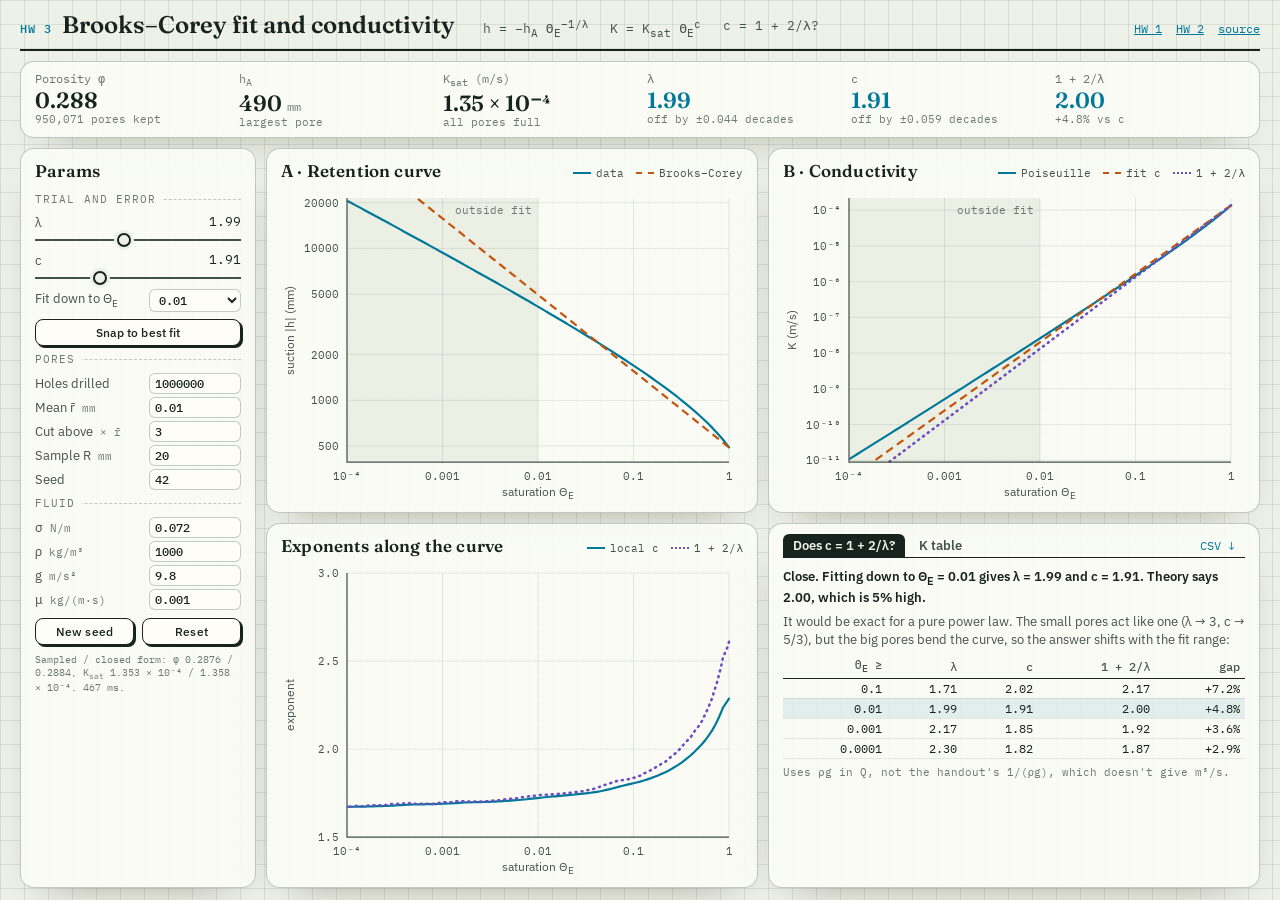
==== commit 9ae33e7f: "Rework HW 3 page as a one-screen dashboard" ====
--- a/conductivity/index.html
+++ b/conductivity/index.html
@@ -7,184 +7,172 @@
   <meta name="description" content="Brooks-Corey retention fit and Poiseuille hydraulic conductivity for a drilled-pore ensemble with a truncated exponential radius distribution." />
   <link rel="preconnect" href="https://fonts.googleapis.com" />
   <link rel="preconnect" href="https://fonts.gstatic.com" crossorigin />
-  <link href="https://fonts.googleapis.com/css2?family=Newsreader:ital,opsz,wght@0,6..72,400;0,6..72,500;0,6..72,600;1,6..72,400&family=Source+Sans+3:wght@400;600&display=swap" rel="stylesheet" />
+  <link href="https://fonts.googleapis.com/css2?family=Fraunces:ital,opsz,wght@0,9..144,400;0,9..144,600;1,9..144,400&family=IBM+Plex+Mono:wght@400;500&family=IBM+Plex+Sans:wght@400;500;600&display=swap" rel="stylesheet" />
+  <link rel="stylesheet" href="../swrc/styles.css" />
   <link rel="stylesheet" href="styles.css" />
 </head>
 <body>
-  <div class="sheet">
-    <header class="runhead">
-      <span>Hydrology · Problem Set 3</span>
-      <span>Capillary bundle series</span>
-    </header>
+  <header class="topbar">
+    <div class="topbar__title">
+      <span class="masthead__kicker">HW 3</span>
+      <h1>Brooks–Corey fit and conductivity</h1>
+    </div>
+    <p class="topbar__eq">
+      <span class="eq">h = −h<sub>A</sub> Θ<sub>E</sub><sup>−1/λ</sup></span>
+      <span class="eq">K = K<sub>sat</sub> Θ<sub>E</sub><sup>c</sup></span>
+      <span class="eq">c = 1 + 2/λ?</span>
+    </p>
+    <nav class="topbar__nav"><a href="../">HW 1</a> <a href="../swrc/">HW 2</a> <a href="https://github.com/OwenDinsmore/hydrology">source</a></nav>
+  </header>
 
-    <div class="title">
-      <h1>Hydraulic conductivity of a drilled-pore ensemble</h1>
-      <p class="subtitle">A Brooks–Corey fit and a Poiseuille sum for truncated exponential pore radii</p>
-    </div>
+  <main class="board board--k">
+    <!-- ───────── Results ───────── -->
+    <section class="panel panel--stats" aria-label="Results">
+      <dl class="readouts readouts--strip">
+        <div class="readout"><dt>Porosity φ</dt><dd id="phi">–</dd><small id="kept"></small></div>
+        <div class="readout"><dt>h<sub>A</sub></dt><dd id="ha">–</dd><small>largest pore</small></div>
+        <div class="readout"><dt>K<sub>sat</sub> (m/s)</dt><dd id="ksat">–</dd><small>all pores full</small></div>
+        <div class="readout readout--key"><dt>λ</dt><dd id="lam-out">–</dd><small id="lam-rms"></small></div>
+        <div class="readout readout--key"><dt>c</dt><dd id="c-out">–</dd><small id="c-rms"></small></div>
+        <div class="readout readout--key"><dt>1 + 2/λ</dt><dd id="c-bc">–</dd><small id="c-gap"></small></div>
+      </dl>
+    </section>
 
-    <div class="layout">
-      <main class="article">
-        <section class="abstract">
-          <p><span class="runin">Abstract.</span> <span id="answer"></span></p>
-        </section>
+    <!-- ───────── Parameters ───────── -->
+    <section class="panel panel--params" aria-labelledby="params-title">
+      <h2 id="params-title" class="panel__title">Params</h2>
 
-        <table class="tbl tbl--results">
-          <caption><b>Table 1.</b> Results for the current inputs.</caption>
-          <tbody>
-            <tr><th scope="row">Porosity, <i>φ</i></th><td id="phi">–</td><td id="kept"></td></tr>
-            <tr><th scope="row">Air-entry head, <i>h<sub>A</sub></i></th><td id="ha">–</td><td>from the largest remaining pore</td></tr>
-            <tr><th scope="row">Saturated conductivity, <i>K<sub>sat</sub></i></th><td id="ksat">–</td><td>m/s</td></tr>
-            <tr><th scope="row">Retention exponent, <i>λ</i></th><td id="lam-out">–</td><td id="lam-rms"></td></tr>
-            <tr><th scope="row">Conductivity exponent, <i>c</i></th><td id="c-out">–</td><td id="c-rms"></td></tr>
-            <tr><th scope="row">Predicted exponent, 1 + 2/<i>λ</i></th><td id="c-bc">–</td><td id="c-gap"></td></tr>
-          </tbody>
-        </table>
+      <form id="params" class="params" autocomplete="off">
+        <fieldset>
+          <legend>Trial and error</legend>
+          <label class="field">
+            <span class="field__name">λ</span>
+            <input type="range" name="lam" min="0.5" max="4" step="0.001" value="2" />
+            <output name="lam_val">2.00</output>
+          </label>
+          <label class="field">
+            <span class="field__name">c</span>
+            <input type="range" name="c" min="1" max="4" step="0.001" value="2" />
+            <output name="c_val">2.00</output>
+          </label>
+          <label class="field field--num">
+            <span class="field__name">Fit down to Θ<sub>E</sub></span>
+            <select name="thetaMin">
+              <option value="0.1">0.1</option>
+              <option value="0.01" selected>0.01</option>
+              <option value="0.001">0.001</option>
+              <option value="0.0001">0.0001</option>
+            </select>
+          </label>
+          <button type="button" class="btn" id="best">Snap to best fit</button>
+        </fieldset>
 
-        <h2><span>1</span> Model</h2>
-        <p>
-          Holes with radii drawn from an exponential of mean <i>r̄</i> pass straight through a glass cylinder of radius <i>R</i>.
-          Holes wider than 3<i>r̄</i> are removed, not redrawn. A hole drains at the head where capillary rise fails, and
-          only full holes conduct. With a unit gradient, each carries Poiseuille flow, so
+        <fieldset>
+          <legend>Pores</legend>
+          <label class="field field--num"><span class="field__name">Holes drilled</span><input type="number" name="n" min="1000" max="2000000" step="1" value="1000000" /></label>
+          <label class="field field--num"><span class="field__name">Mean r̄ <em>mm</em></span><input type="number" name="rmean" min="0.0001" max="1" step="any" value="0.01" /></label>
+          <label class="field field--num"><span class="field__name">Cut above <em>× r̄</em></span><input type="number" name="cut" min="1" max="20" step="any" value="3" /></label>
+          <label class="field field--num"><span class="field__name">Sample R <em>mm</em></span><input type="number" name="Rs" min="1" max="1000" step="any" value="20" /></label>
+          <label class="field field--num"><span class="field__name">Seed</span><input type="number" name="seed" min="0" max="999999" step="1" value="42" /></label>
+        </fieldset>
+
+        <fieldset>
+          <legend>Fluid</legend>
+          <label class="field field--num"><span class="field__name">σ <em>N/m</em></span><input type="number" name="sigma" min="0.001" max="1" step="any" value="0.072" /></label>
+          <label class="field field--num"><span class="field__name">ρ <em>kg/m³</em></span><input type="number" name="rho" min="1" max="20000" step="any" value="1000" /></label>
+          <label class="field field--num"><span class="field__name">g <em>m/s²</em></span><input type="number" name="g" min="0.01" max="100" step="any" value="9.8" /></label>
+          <label class="field field--num"><span class="field__name">μ <em>kg/(m·s)</em></span><input type="number" name="mu" min="0.00001" max="1" step="any" value="0.001" /></label>
+        </fieldset>
+      </form>
+      <div class="actions">
+        <button type="button" class="btn" id="reseed">New seed</button>
+        <button type="button" class="btn" id="reset">Reset</button>
+      </div>
+      <p class="status" id="status" aria-live="polite"></p>
+    </section>
+
+    <!-- ───────── Part A ───────── -->
+    <section class="panel panel--swrc" aria-labelledby="swrc-title">
+      <div class="panel__head">
+        <h2 id="swrc-title" class="panel__title">A · Retention curve</h2>
+        <ul class="key" aria-hidden="true">
+          <li><i class="ln ln--data"></i>data</li>
+          <li><i class="ln ln--fit"></i>Brooks–Corey</li>
+        </ul>
+      </div>
+      <div class="chart">
+        <svg id="swrc-svg" role="img" aria-label="Matric suction versus effective saturation on log axes, with the Brooks-Corey curve"></svg>
+        <div class="tooltip" hidden></div>
+      </div>
+    </section>
+
+    <!-- ───────── Part B ───────── -->
+    <section class="panel panel--k" aria-labelledby="k-title">
+      <div class="panel__head">
+        <h2 id="k-title" class="panel__title">B · Conductivity</h2>
+        <ul class="key" aria-hidden="true">
+          <li><i class="ln ln--data"></i>Poiseuille</li>
+          <li><i class="ln ln--fit"></i>fit c</li>
+          <li><i class="ln ln--pred"></i>1 + 2/λ</li>
+        </ul>
+      </div>
+      <div class="chart">
+        <svg id="k-svg" role="img" aria-label="Hydraulic conductivity versus effective saturation on log axes, with the fitted and predicted power laws"></svg>
+        <div class="tooltip" hidden></div>
+      </div>
+    </section>
+
+    <!-- ───────── Local exponents ───────── -->
+    <section class="panel panel--local" aria-labelledby="local-title">
+      <div class="panel__head">
+        <h2 id="local-title" class="panel__title">Exponents along the curve</h2>
+        <ul class="key" aria-hidden="true">
+          <li><i class="ln ln--data"></i>local c</li>
+          <li><i class="ln ln--pred"></i>1 + 2/λ</li>
+        </ul>
+      </div>
+      <div class="chart">
+        <svg id="local-svg" role="img" aria-label="Local exponent c and the Brooks-Corey prediction from local lambda, versus effective saturation"></svg>
+        <div class="tooltip" hidden></div>
+      </div>
+    </section>
+
+    <!-- ───────── Answer / K table ───────── -->
+    <section class="panel panel--answer">
+      <div class="tabs" role="group" aria-label="Choose what to show">
+        <button type="button" class="tab" data-tab="tab-answer" aria-pressed="true">Does c = 1 + 2/λ?</button>
+        <button type="button" class="tab" data-tab="tab-table" aria-pressed="false">K table</button>
+        <button type="button" class="tab tab--csv" id="csv">CSV ↓</button>
+      </div>
+
+      <div class="tab-body" id="tab-answer">
+        <p class="answer" id="answer"></p>
+        <p class="answer">
+          It would be exact for a pure power law. The small pores act like one (λ → 3, c → 5/3), but the big pores bend
+          the curve, so the answer shifts with the fit range:
         </p>
-        <div class="eq"><span><i>r</i>* = 2<i>σ</i> / (<i>ρg</i>|<i>h</i>|)</span><span class="eq__n">(1)</span></div>
-        <div class="eq"><span><i>θ</i>(<i>h</i>) = Σ<sub><i>r</i> ≤ <i>r</i>*</sub> <i>r</i>² / <i>R</i>²,&ensp; Θ<sub>E</sub> = <i>θ</i> / <i>φ</i></span><span class="eq__n">(2)</span></div>
-        <div class="eq"><span><i>K</i>(<i>h</i>) = (<i>ρg</i> / 8<i>μ</i>) Σ<sub><i>r</i> ≤ <i>r</i>*</sub> <i>r</i>⁴ / <i>R</i>²</span><span class="eq__n">(3)</span></div>
-        <p>
-          Sample height cancels, and no tortuosity correction is applied, so <i>b</i> = 0.<a class="fn" href="#note-1" id="ref-1">1</a>
-        </p>
-
-        <h2><span>2</span> Retention curve</h2>
-        <p>The synthetic curve is compared with</p>
-        <div class="eq"><span><i>h</i> = −<i>h<sub>A</sub></i> Θ<sub>E</sub><sup>−1/<i>λ</i></sup></span><span class="eq__n">(4)</span></div>
-        <figure>
-          <ul class="key" aria-hidden="true">
-            <li><i class="ln ln--data"></i>synthetic data</li>
-            <li><i class="ln ln--fit"></i>Brooks–Corey, eq. 4</li>
-          </ul>
-          <div class="chart">
-            <svg id="swrc-svg" viewBox="0 0 640 420" role="img" aria-label="Matric suction versus effective saturation on log axes, with the Brooks-Corey curve"></svg>
-            <div class="tooltip" hidden></div>
-          </div>
-          <figcaption><b>Figure 1.</b> Suction against effective saturation. The shaded range is left out of the fit.</figcaption>
-        </figure>
-
-        <h2><span>3</span> Conductivity</h2>
-        <p>Equation 3 is evaluated at each point of the curve and compared with</p>
-        <div class="eq"><span><i>K</i>(Θ<sub>E</sub>) = <i>K<sub>sat</sub></i> Θ<sub>E</sub><sup><i>c</i></sup>,&ensp; <i>c</i> = 1 + 2/<i>λ</i> + <i>b</i></span><span class="eq__n">(5)</span></div>
-        <figure>
-          <ul class="key" aria-hidden="true">
-            <li><i class="ln ln--data"></i>Poiseuille sum, eq. 3</li>
-            <li><i class="ln ln--fit"></i>fitted <i>c</i></li>
-            <li><i class="ln ln--pred"></i>predicted 1 + 2/<i>λ</i></li>
-          </ul>
-          <div class="chart">
-            <svg id="k-svg" viewBox="0 0 640 420" role="img" aria-label="Hydraulic conductivity versus effective saturation on log axes, with the fitted and predicted power laws"></svg>
-            <div class="tooltip" hidden></div>
-          </div>
-          <figcaption><b>Figure 2.</b> Conductivity against effective saturation.</figcaption>
-        </figure>
-
-        <div class="tbl-wrap">
-          <table class="tbl">
-            <caption><b>Table 2.</b> Conductivity along the retention curve. <button type="button" class="linkbtn" id="csv">Export the full curve as CSV</button></caption>
-            <thead>
-              <tr>
-                <th scope="col">|<i>h</i>| (mm)</th><th scope="col"><i>r</i>* (mm)</th><th scope="col">Θ<sub>E</sub></th>
-                <th scope="col"><i>θ</i></th><th scope="col"><i>K</i> (m/s)</th><th scope="col"><i>K</i> / <i>K<sub>sat</sub></i></th>
-              </tr>
-            </thead>
-            <tbody id="rows"></tbody>
-          </table>
-        </div>
-
-        <h2><span>4</span> Discussion</h2>
-        <p>
-          A truly power-law pore distribution, Θ<sub>E</sub> ∝ <i>r<sup>λ</sup></i>, gives <i>K</i> ∝ <i>r</i><sup><i>λ</i>+2</sup> and
-          so <i>c</i> = 1 + 2/<i>λ</i> exactly. This distribution is only a power law in its small pores, where
-          <i>λ</i> → 3 and <i>c</i> → 5/3, which satisfies the relation (Figure 3, left). The large pores bend the curve,
-          so one straight line cannot fit it, and both exponents depend on the fit range (Table 3).
-        </p>
-        <figure>
-          <ul class="key" aria-hidden="true">
-            <li><i class="ln ln--data"></i>local <i>c</i> = d ln <i>K</i> / d ln Θ<sub>E</sub></li>
-            <li><i class="ln ln--pred"></i>1 + 2/<i>λ</i>, with local <i>λ</i></li>
-          </ul>
-          <div class="chart">
-            <svg id="local-svg" viewBox="0 0 640 420" role="img" aria-label="Local exponent c and the Brooks-Corey prediction from local lambda, versus effective saturation"></svg>
-            <div class="tooltip" hidden></div>
-          </div>
-          <figcaption><b>Figure 3.</b> Exponents measured point by point along the curve.</figcaption>
-        </figure>
-
         <table class="tbl">
-          <caption><b>Table 3.</b> Best fits by range. The selected range is highlighted.</caption>
           <thead>
-            <tr><th scope="col">Θ<sub>E</sub> ≥</th><th scope="col"><i>λ</i></th><th scope="col"><i>c</i></th><th scope="col">1 + 2/<i>λ</i></th><th scope="col">Gap</th></tr>
+            <tr><th scope="col">Θ<sub>E</sub> ≥</th><th scope="col">λ</th><th scope="col">c</th><th scope="col">1 + 2/λ</th><th scope="col">gap</th></tr>
           </thead>
           <tbody id="ranges"></tbody>
         </table>
+        <p class="note">Uses ρg in Q, not the handout's 1/(ρg), which doesn't give m³/s.</p>
+      </div>
 
-        <footer class="notes">
-          <p id="note-1">
-            <sup>1</sup> The handout writes the leading factor as 1/(<i>ρg</i>). Since Δ<i>P</i> + <i>ρg</i>Δ<i>z</i> = <i>ρg</i>Δ<i>H</i>,
-            it has to be <i>ρg</i> for <i>Q</i> to come out in m³/s, and that is what eq. 3 uses.
-          </p>
-          <p class="notes__nav"><a href="../">HW 1 Darcy flux</a> · <a href="../swrc/">HW 2 SWRC</a> · <a href="https://github.com/OwenDinsmore/hydrology">Source</a></p>
-        </footer>
-      </main>
-
-      <aside class="margin" aria-labelledby="params-title">
-        <h2 id="params-title">Inputs</h2>
-        <form id="params" autocomplete="off">
-          <fieldset>
-            <legend>Trial and error</legend>
-            <label class="field">
-              <span class="field__name"><i>λ</i></span>
-              <output name="lam_val">2.00</output>
-              <input type="range" name="lam" min="0.5" max="4" step="0.001" value="2" />
-            </label>
-            <label class="field">
-              <span class="field__name"><i>c</i></span>
-              <output name="c_val">2.00</output>
-              <input type="range" name="c" min="1" max="4" step="0.001" value="2" />
-            </label>
-            <label class="field field--row">
-              <span class="field__name">Fit down to Θ<sub>E</sub></span>
-              <select name="thetaMin">
-                <option value="0.1">0.1</option>
-                <option value="0.01" selected>0.01</option>
-                <option value="0.001">0.001</option>
-                <option value="0.0001">0.0001</option>
-              </select>
-            </label>
-            <button type="button" class="btn" id="best">Snap to best fit</button>
-          </fieldset>
-
-          <fieldset>
-            <legend>Pores</legend>
-            <label class="field field--row"><span class="field__name">Holes drilled</span><input type="number" name="n" min="1000" max="2000000" step="1" value="1000000" /></label>
-            <label class="field field--row"><span class="field__name"><i>r̄</i> (mm)</span><input type="number" name="rmean" min="0.0001" max="1" step="any" value="0.01" /></label>
-            <label class="field field--row"><span class="field__name">Cutoff (× <i>r̄</i>)</span><input type="number" name="cut" min="1" max="20" step="any" value="3" /></label>
-            <label class="field field--row"><span class="field__name"><i>R</i> (mm)</span><input type="number" name="Rs" min="1" max="1000" step="any" value="20" /></label>
-            <label class="field field--row"><span class="field__name">Seed</span><input type="number" name="seed" min="0" max="999999" step="1" value="42" /></label>
-          </fieldset>
-
-          <fieldset>
-            <legend>Fluid</legend>
-            <label class="field field--row"><span class="field__name"><i>σ</i> (N/m)</span><input type="number" name="sigma" min="0.001" max="1" step="any" value="0.072" /></label>
-            <label class="field field--row"><span class="field__name"><i>ρ</i> (kg/m³)</span><input type="number" name="rho" min="1" max="20000" step="any" value="1000" /></label>
-            <label class="field field--row"><span class="field__name"><i>g</i> (m/s²)</span><input type="number" name="g" min="0.01" max="100" step="any" value="9.8" /></label>
-            <label class="field field--row"><span class="field__name"><i>μ</i> (kg/m·s)</span><input type="number" name="mu" min="0.00001" max="1" step="any" value="0.001" /></label>
-          </fieldset>
-        </form>
-        <div class="actions">
-          <button type="button" class="btn" id="reseed">New seed</button>
-          <button type="button" class="btn" id="reset">Reset</button>
-        </div>
-        <p class="status" id="status" aria-live="polite"></p>
-      </aside>
-    </div>
-  </div>
+      <div class="tab-body" id="tab-table" hidden>
+        <table class="tbl">
+          <thead>
+            <tr>
+              <th scope="col">|h| <em>mm</em></th><th scope="col">r* <em>mm</em></th><th scope="col">Θ<sub>E</sub></th>
+              <th scope="col">θ</th><th scope="col">K <em>m/s</em></th><th scope="col">K/K<sub>sat</sub></th>
+            </tr>
+          </thead>
+          <tbody id="rows"></tbody>
+        </table>
+      </div>
+    </section>
+  </main>
 
   <script type="module" src="app.js"></script>
 </body>
--- a/swrc/styles.css
+++ b/swrc/styles.css
@@ -0,0 +1,389 @@
+:root {
+  --paper: #f4efe4;
+  --paper-2: #ebe4d4;
+  --paper-3: #e1d8c3;
+  --rule: rgba(60, 48, 30, 0.14);
+  --ink: #221b12;
+  --ink-2: #5a4e3c;
+  --ink-3: #8a7c66;
+  --water: #1d5bd6;
+  --water-2: #7ea2ee;
+  --water-soft: rgba(29, 91, 214, 0.12);
+  --air: #c9a97a;
+  --air-2: #e6d4b4;
+  --alert: #b23a1d;
+  --alert-soft: rgba(178, 58, 29, 0.1);
+  --panel: rgba(255, 252, 245, 0.78);
+  --panel-edge: rgba(60, 48, 30, 0.28);
+  --shadow: 0 1px 0 rgba(255, 255, 255, 0.6) inset, 0 18px 40px -28px rgba(40, 28, 10, 0.5);
+  --radius: 14px;
+  --display: "Fraunces", "Iowan Old Style", Georgia, serif;
+  --body: "IBM Plex Sans", "Helvetica Neue", sans-serif;
+  --mono: "IBM Plex Mono", ui-monospace, Menlo, monospace;
+}
+
+*, *::before, *::after { box-sizing: border-box; }
+
+html { color-scheme: light; }
+
+body {
+  margin: 0;
+  min-height: 100vh;
+  font-family: var(--body);
+  font-size: 15px;
+  line-height: 1.45;
+  color: var(--ink);
+  background:
+    linear-gradient(transparent 31px, var(--rule) 31px, var(--rule) 32px) 0 0 / 100% 32px,
+    radial-gradient(1200px 500px at 20% -10%, #fbf8f0 0%, transparent 70%),
+    var(--paper);
+  background-attachment: fixed;
+  padding: 24px clamp(16px, 3vw, 40px) 56px;
+}
+
+/* ───── Masthead ───── */
+.masthead {
+  display: flex;
+  flex-wrap: wrap;
+  align-items: flex-end;
+  justify-content: space-between;
+  gap: 12px 32px;
+  padding-bottom: 18px;
+  margin-bottom: 20px;
+  border-bottom: 2px solid var(--ink);
+  animation: rise 0.6s cubic-bezier(0.2, 0.7, 0.2, 1) both;
+}
+.masthead__kicker {
+  display: block;
+  font-family: var(--mono);
+  font-size: 12px;
+  letter-spacing: 0.08em;
+  text-transform: uppercase;
+  color: var(--ink-3);
+  margin-bottom: 4px;
+}
+.masthead h1 {
+  margin: 0;
+  font-family: var(--display);
+  font-weight: 600;
+  font-size: clamp(24px, 3.4vw, 40px);
+  line-height: 1.05;
+  letter-spacing: -0.01em;
+  max-width: 18ch;
+}
+.masthead__eq {
+  margin: 0;
+  display: flex;
+  flex-direction: column;
+  gap: 4px;
+  align-items: flex-end;
+  text-align: right;
+}
+.eq { font-family: var(--mono); font-size: 14px; }
+.eq--muted { color: var(--ink-3); font-size: 12px; }
+
+/* ───── Board layout ───── */
+.board {
+  display: grid;
+  grid-template-columns: minmax(250px, 300px) minmax(0, 1.5fr) minmax(300px, 1fr);
+  gap: 18px;
+  align-items: stretch;
+}
+
+.panel {
+  position: relative;
+  background: var(--panel);
+  border: 1.5px solid var(--panel-edge);
+  border-radius: var(--radius);
+  padding: 16px 18px 18px;
+  box-shadow: var(--shadow);
+  backdrop-filter: blur(3px);
+  display: flex;
+  flex-direction: column;
+  gap: 14px;
+  min-width: 0;
+  animation: rise 0.7s cubic-bezier(0.2, 0.7, 0.2, 1) both;
+}
+.panel--params { animation-delay: 0.05s; }
+.panel--swrc   { animation-delay: 0.12s; }
+.panel--cyl    { animation-delay: 0.19s; }
+
+.panel__head {
+  display: flex;
+  justify-content: space-between;
+  align-items: baseline;
+  gap: 12px;
+  flex-wrap: wrap;
+}
+.panel__title {
+  margin: 0;
+  font-family: var(--display);
+  font-weight: 600;
+  font-size: 20px;
+  letter-spacing: 0.01em;
+}
+.panel__hint {
+  font-family: var(--mono);
+  font-size: 11px;
+  color: var(--ink-3);
+}
+
+/* ───── Params ───── */
+.params { display: flex; flex-direction: column; gap: 14px; }
+fieldset {
+  border: 0;
+  border-top: 1px dashed var(--panel-edge);
+  padding: 10px 0 0;
+  margin: 0;
+  display: flex;
+  flex-direction: column;
+  gap: 10px;
+}
+legend {
+  font-family: var(--mono);
+  font-size: 11px;
+  text-transform: uppercase;
+  letter-spacing: 0.1em;
+  color: var(--ink-3);
+  padding: 0 6px 0 0;
+}
+.field {
+  display: grid;
+  grid-template-columns: 1fr 92px;
+  grid-template-areas: "name name" "range num";
+  gap: 4px 8px;
+  align-items: center;
+}
+.field__name {
+  grid-area: name;
+  font-size: 13px;
+  color: var(--ink-2);
+}
+.field__name em { font-style: normal; font-family: var(--mono); font-size: 11px; color: var(--ink-3); margin-left: 4px; }
+.field input[type="range"] { grid-area: range; }
+.field input[type="number"], .field output, .field select { grid-area: num; }
+.field output { font-family: var(--mono); font-size: 13px; text-align: right; }
+.field--num { grid-template-columns: 1fr 96px; grid-template-areas: "name num"; }
+.field--select { grid-template-columns: 1fr; grid-template-areas: "name" "num"; }
+.field--check {
+  grid-template-columns: auto 1fr;
+  grid-template-areas: "num name";
+  gap: 8px;
+}
+.field--check input { grid-area: num; accent-color: var(--water); }
+.field[hidden] { display: none; }
+
+input[type="number"], select {
+  font: 500 13px var(--mono);
+  color: var(--ink);
+  background: #fffdf7;
+  border: 1px solid var(--panel-edge);
+  border-radius: 6px;
+  padding: 5px 6px;
+  width: 100%;
+  min-width: 0;
+}
+input[type="number"]:focus-visible, select:focus-visible, input[type="range"]:focus-visible, .btn:focus-visible {
+  outline: 2px solid var(--water);
+  outline-offset: 2px;
+}
+
+input[type="range"] {
+  -webkit-appearance: none;
+  appearance: none;
+  width: 100%;
+  height: 22px;
+  background: transparent;
+  margin: 0;
+  cursor: pointer;
+}
+input[type="range"]::-webkit-slider-runnable-track {
+  height: 2px;
+  background: var(--ink-2);
+}
+input[type="range"]::-moz-range-track { height: 2px; background: var(--ink-2); }
+input[type="range"]::-webkit-slider-thumb {
+  -webkit-appearance: none;
+  width: 14px; height: 14px;
+  margin-top: -6px;
+  border-radius: 50%;
+  background: var(--paper);
+  border: 2px solid var(--ink);
+  box-shadow: 0 0 0 3px var(--paper);
+  transition: transform 0.15s;
+}
+input[type="range"]::-moz-range-thumb {
+  width: 10px; height: 10px;
+  border-radius: 50%;
+  background: var(--paper);
+  border: 2px solid var(--ink);
+}
+input[type="range"]:active::-webkit-slider-thumb { transform: scale(1.25); }
+
+/* ───── Chart ───── */
+.chart {
+  position: relative;
+  width: 100%;
+  aspect-ratio: 640 / 420;
+}
+.chart svg { width: 100%; height: 100%; display: block; overflow: visible; }
+.chart .grid line { stroke: var(--rule); stroke-width: 1; }
+.chart .axis line, .chart .axis path { stroke: var(--ink-2); stroke-width: 1.2; fill: none; }
+.chart .tick text { font: 11px var(--mono); fill: var(--ink-2); }
+.chart .axis-label { font: 12px var(--body); fill: var(--ink-2); }
+.chart .series { fill: none; stroke: var(--water); stroke-width: 2.2; stroke-linejoin: round; stroke-linecap: round; }
+.chart .area { fill: var(--water-soft); }
+.chart .marker { fill: var(--water); stroke: var(--paper); stroke-width: 2.5; }
+.chart .marker-line { stroke: var(--water); stroke-width: 1; stroke-dasharray: 3 4; }
+.chart .crosshair { stroke: var(--ink-3); stroke-width: 1; stroke-dasharray: 2 3; pointer-events: none; }
+.chart .hover-dot { fill: var(--paper); stroke: var(--water); stroke-width: 2; pointer-events: none; }
+.chart .hit { fill: transparent; cursor: crosshair; }
+.chart .ae-label { font: 11px var(--mono); fill: var(--ink-3); }
+
+.tooltip {
+  position: absolute;
+  pointer-events: none;
+  background: var(--ink);
+  color: var(--paper);
+  font: 12px var(--mono);
+  padding: 6px 9px;
+  border-radius: 6px;
+  white-space: nowrap;
+  transform: translate(-50%, calc(-100% - 10px));
+  z-index: 2;
+  line-height: 1.5;
+}
+.tooltip[hidden] { display: none; }
+
+/* ───── Head control ───── */
+.headctl {
+  border: 1px solid var(--panel-edge);
+  border-radius: 10px;
+  padding: 10px 14px 8px;
+  background: linear-gradient(90deg, var(--water-soft), transparent 60%);
+}
+.headctl__row { display: flex; justify-content: space-between; align-items: baseline; }
+.headctl__row label { font-weight: 600; font-size: 13px; }
+.headctl__value { font-family: var(--mono); font-size: 14px; }
+.headctl__ticks {
+  display: flex; justify-content: space-between;
+  font: 10px var(--mono); color: var(--ink-3); letter-spacing: 0.06em; text-transform: uppercase;
+}
+
+/* ───── Readouts ───── */
+.readouts {
+  margin: 0;
+  display: grid;
+  grid-template-columns: repeat(4, 1fr);
+  gap: 10px;
+}
+.readout {
+  border-top: 1.5px solid var(--ink);
+  padding-top: 6px;
+  min-width: 0;
+}
+.readout--hero { grid-column: span 2; }
+.readout dt { font-size: 11px; text-transform: uppercase; letter-spacing: 0.08em; color: var(--ink-3); font-family: var(--mono); }
+.readout dd { margin: 2px 0 0; font-family: var(--display); font-size: 20px; white-space: nowrap; overflow: hidden; text-overflow: ellipsis; font-weight: 600; font-variant-numeric: tabular-nums; line-height: 1.1; }
+.readout--hero dd { font-size: 34px; color: var(--water); }
+.readout small { font: 11px var(--mono); color: var(--ink-3); }
+.readout dd small { font-size: 12px; }
+
+.warn {
+  margin: 0;
+  padding: 8px 12px;
+  border-left: 3px solid var(--alert);
+  background: var(--alert-soft);
+  color: var(--alert);
+  font-size: 13px;
+  border-radius: 0 8px 8px 0;
+}
+.warn[hidden] { display: none; }
+
+/* ───── Cylinder viewport ───── */
+.viewport {
+  position: relative;
+  flex: 1 1 320px;
+  min-height: 320px;
+  border-radius: 10px;
+  overflow: hidden;
+  background:
+    radial-gradient(ellipse at 50% 110%, rgba(29, 91, 214, 0.08), transparent 60%),
+    linear-gradient(180deg, #fbf8f1, var(--paper-2));
+  border: 1px solid var(--panel-edge);
+  cursor: grab;
+}
+.viewport:active { cursor: grabbing; }
+.viewport canvas { width: 100%; height: 100%; display: block; }
+.legend {
+  position: absolute;
+  left: 10px; bottom: 8px;
+  display: flex; flex-wrap: wrap; gap: 4px 14px;
+  font: 11px var(--mono); color: var(--ink-2);
+  pointer-events: none;
+}
+.legend__note { width: 100%; color: var(--ink-3); }
+.sw { display: inline-block; width: 10px; height: 10px; border-radius: 50%; margin-right: 5px; vertical-align: -1px; }
+.sw--water { background: var(--water); }
+.sw--air { background: var(--air-2); border: 1px solid var(--air); }
+
+/* ───── Buttons ───── */
+.actions { display: grid; grid-template-columns: 1fr 1fr; gap: 8px; }
+.btn {
+  font: 500 13px var(--body);
+  letter-spacing: 0.01em;
+  color: var(--ink);
+  background: #fffdf7;
+  border: 1.5px solid var(--ink);
+  border-radius: 8px;
+  padding: 9px 12px;
+  cursor: pointer;
+  box-shadow: 2px 2px 0 var(--ink);
+  transition: transform 0.08s, box-shadow 0.08s, background 0.15s;
+}
+.btn:hover { background: var(--paper-2); }
+.btn:active { transform: translate(2px, 2px); box-shadow: 0 0 0 var(--ink); }
+.btn--primary { grid-column: 1 / -1; background: var(--water); color: #fff; border-color: var(--water); box-shadow: 2px 2px 0 var(--ink); }
+.btn--primary:hover { background: #1849ad; }
+.btn[disabled] { opacity: 0.5; cursor: progress; transform: none; }
+.btn[aria-pressed="true"] { background: var(--ink); color: var(--paper); }
+
+.status { margin: 0; font: 11px var(--mono); color: var(--ink-3); min-height: 1.4em; }
+
+/* ───── Colophon ───── */
+.colophon {
+  max-width: 78ch;
+  margin: 30px auto 0;
+  font-size: 13px;
+  color: var(--ink-2);
+  text-align: center;
+}
+.colophon a { color: var(--water); }
+
+@keyframes rise {
+  from { opacity: 0; transform: translateY(10px); }
+  to   { opacity: 1; transform: none; }
+}
+@media (prefers-reduced-motion: reduce) {
+  .masthead, .panel { animation: none; }
+}
+
+/* ───── Responsive ───── */
+@media (max-width: 1080px) {
+  .board {
+    grid-template-columns: minmax(240px, 280px) minmax(0, 1fr);
+    grid-template-areas: "params swrc" "cyl cyl";
+  }
+  .panel--params { grid-area: params; }
+  .panel--swrc { grid-area: swrc; }
+  .panel--cyl { grid-area: cyl; }
+  .panel--cyl .viewport { min-height: 360px; }
+}
+@media (max-width: 720px) {
+  body { padding: 16px 16px 40px; }
+  .board { grid-template-columns: 1fr; grid-template-areas: "swrc" "cyl" "params"; gap: 14px; }
+  .masthead__eq { align-items: flex-start; text-align: left; }
+  .readouts { grid-template-columns: repeat(2, 1fr); }
+  .panel--cyl .viewport { min-height: 300px; }
+  .actions { grid-template-columns: 1fr 1fr; }
+}
--- a/conductivity/styles.css
+++ b/conductivity/styles.css
@@ -1,303 +1,161 @@
+/* Page-specific layer on top of ../swrc/styles.css */
 :root {
-  --desk: #e9e6df;
-  --page: #fdfcf9;
-  --ink: #17181c;
-  --ink-2: #4b4d55;
-  --ink-3: #6f717a;
-  --rule: #d9d6cd;
-  --accent: #8c1f1a;
-  --data: #2f55a4;
-  --fit: #b8321a;
-  --pred: #00856a;
-  --highlight: #f3ecdc;
-  --serif: "Newsreader", "Iowan Old Style", Georgia, serif;
-  --sans: "Source Sans 3", "Gill Sans", "Helvetica Neue", sans-serif;
+  --paper: #eef1e8;
+  --paper-2: #e3e8da;
+  --paper-3: #d5dcca;
+  --rule: rgba(30, 60, 50, 0.1);
+  --ink: #17231f;
+  --ink-2: #44524c;
+  --ink-3: #6b7a73;
+  --water: #00789a;
+  --water-soft: rgba(0, 120, 154, 0.1);
+  --panel: rgba(251, 252, 247, 0.9);
+  --panel-edge: rgba(30, 60, 50, 0.26);
+  --fit: #c2550c;
+  --pred: #6d4fc0;
 }
 
-*, *::before, *::after { box-sizing: border-box; }
-
-html { color-scheme: light; }
-
+/* Graph-pad background instead of the ruled lines on HW 2 */
 body {
-  margin: 0;
-  padding: 32px 16px 64px;
-  background: var(--desk);
-  color: var(--ink);
-  font-family: var(--serif);
-  font-size: 18px;
-  line-height: 1.55;
-  font-optical-sizing: auto;
+  padding: 12px clamp(12px, 1.6vw, 20px);
+  background:
+    linear-gradient(var(--rule) 1px, transparent 1px) 0 0 / 24px 24px,
+    linear-gradient(90deg, var(--rule) 1px, transparent 1px) 0 0 / 24px 24px,
+    var(--paper);
+  background-attachment: fixed;
 }
 
-/* ───── Sheet ───── */
-.sheet {
-  max-width: 1160px;
-  margin: 0 auto;
-  padding: 28px clamp(20px, 5vw, 64px) 56px;
-  background: var(--page);
-  box-shadow: 0 1px 2px rgba(23, 24, 28, 0.12), 0 24px 48px -32px rgba(23, 24, 28, 0.35);
+/* ───── Top bar ───── */
+.topbar {
+  display: flex;
+  align-items: baseline;
+  gap: 8px 28px;
+  flex-wrap: wrap;
+  padding-bottom: 8px;
+  margin-bottom: 10px;
+  border-bottom: 2px solid var(--ink);
+}
+.topbar__title { display: flex; align-items: baseline; gap: 10px; }
+.topbar__title .masthead__kicker { margin: 0; color: var(--water); font-weight: 500; }
+.topbar h1 { margin: 0; font-family: var(--display); font-weight: 600; font-size: 24px; line-height: 1.1; }
+.topbar__eq { margin: 0; display: flex; flex-wrap: wrap; gap: 4px 22px; color: var(--ink-2); }
+.topbar__eq .eq { font-size: 13px; }
+.topbar__nav { margin-left: auto; display: flex; gap: 14px; font: 12px var(--mono); }
+.topbar__nav a { color: var(--water); }
+
+/* ───── Board layout ───── */
+.board--k {
+  gap: 10px;
+  grid-template-columns: 236px minmax(0, 1fr) minmax(0, 1fr);
+  grid-template-rows: auto minmax(0, 1fr) minmax(0, 1fr);
+  grid-template-areas:
+    "stats  stats stats"
+    "params swrc  k"
+    "params local answer";
+}
+.panel { padding: 10px 14px; gap: 6px; animation: none; backdrop-filter: none; min-height: 0; }
+.panel--stats  { grid-area: stats; padding: 8px 14px; }
+.panel--params { grid-area: params; gap: 8px; overflow-y: auto; }
+.panel--swrc   { grid-area: swrc; }
+.panel--k      { grid-area: k; }
+.panel--local  { grid-area: local; }
+.panel--answer { grid-area: answer; overflow: hidden; }
+.panel__title { font-size: 17px; }
+.panel__head { flex: none; }
+
+/* ───── One screen on anything laptop-sized ───── */
+@media (min-width: 1100px) and (min-height: 640px) {
+  html, body { height: 100%; }
+  body { display: flex; flex-direction: column; overflow: hidden; }
+  .topbar { flex: none; }
+  .board--k { flex: 1; min-height: 0; }
 }
 
-.runhead {
-  display: flex;
-  justify-content: space-between;
-  gap: 16px;
-  padding-bottom: 8px;
-  border-bottom: 3px double var(--ink);
-  font-family: var(--sans);
-  font-size: 12px;
-  letter-spacing: 0.12em;
-  text-transform: uppercase;
-  color: var(--ink-2);
-}
+/* ───── Readouts ───── */
+.readouts--strip { grid-template-columns: repeat(6, 1fr); gap: 14px; }
+.readouts--strip .readout { border-top: 0; padding-top: 0; }
+.readouts--strip dt { text-transform: none; letter-spacing: 0; font-size: 12px; }
+.readouts--strip dd { font-size: 22px; margin: 0; }
+.readouts--strip .readout > small { font-size: 10.5px; display: block; white-space: nowrap; overflow: hidden; text-overflow: ellipsis; }
+.readout--key dd { color: var(--water); }
 
-.title { padding: 44px 0 36px; text-align: center; }
-.title h1 {
-  margin: 0 auto;
-  max-width: 20em;
-  font-size: clamp(32px, 4.6vw, 52px);
-  font-weight: 500;
-  line-height: 1.08;
-  letter-spacing: -0.015em;
-}
-.subtitle { margin: 14px 0 0; font-style: italic; font-size: 20px; color: var(--ink-2); }
+/* ───── Params ───── */
+.params { gap: 6px; }
+fieldset { gap: 3px; padding-top: 5px; }
+.field { gap: 0 8px; grid-template-columns: 1fr 58px; grid-template-areas: "name num" "range range"; }
+.field input[type="range"] { height: 16px; }
+.field--num { grid-template-columns: 1fr 92px; grid-template-areas: "name num"; }
+.field__name { font-size: 12.5px; }
+input[type="number"], select { padding: 2px 5px; font-size: 12px; }
+.params .btn, .actions .btn { padding: 5px 10px; font-size: 12px; }
+.params .btn { margin-top: 4px; }
+.status { font-size: 10px; line-height: 1.35; }
 
-/* ───── Layout ───── */
-.layout {
-  display: grid;
-  grid-template-columns: minmax(0, 1fr) 256px;
-  gap: 56px;
-  align-items: start;
-}
-.article { min-width: 0; }
-
-.article h2 {
-  margin: 40px 0 10px;
-  font-size: 24px;
-  font-weight: 600;
-  line-height: 1.2;
-}
-.article h2 span { display: inline-block; min-width: 1.5em; color: var(--accent); font-weight: 500; }
-.article p { margin: 0 0 12px; }
-
-.abstract {
-  padding: 0 0 18px;
-  font-size: 19px;
-  border-bottom: 1px solid var(--ink);
-}
-.abstract p { margin: 0; }
-.abstract strong { font-weight: 600; }
-.runin { font-family: var(--sans); font-size: 13px; font-weight: 600; letter-spacing: 0.1em; text-transform: uppercase; color: var(--accent); }
-
-.eq {
-  display: flex;
-  justify-content: center;
-  position: relative;
-  margin: 12px 0;
-  padding: 0 40px;
-  font-size: 20px;
-  text-align: center;
-}
-.eq__n { position: absolute; right: 0; top: 0; color: var(--ink-3); font-size: 17px; }
-
-.fn { font-size: 13px; vertical-align: super; line-height: 0; color: var(--accent); text-decoration: none; }
-
-/* ───── Tables ───── */
-.tbl {
-  width: 100%;
-  margin: 24px 0;
-  border-collapse: collapse;
-  border-top: 2px solid var(--ink);
-  border-bottom: 2px solid var(--ink);
-  font-size: 16px;
-  font-variant-numeric: lining-nums tabular-nums;
-}
-.tbl caption {
-  caption-side: top;
-  padding-bottom: 8px;
-  text-align: left;
-  font-family: var(--sans);
-  font-size: 14px;
-  color: var(--ink-2);
-}
-.tbl caption b { color: var(--ink); }
-.tbl th, .tbl td { padding: 5px 10px; text-align: right; white-space: nowrap; }
-.tbl thead th { font-weight: 500; border-bottom: 1px solid var(--ink); }
-.tbl tr.is-active td { background: var(--highlight); }
-.tbl-wrap { overflow-x: auto; }
-
-.tbl--results th { font-weight: 400; text-align: left; white-space: normal; }
-.tbl--results td:nth-child(2) { font-weight: 600; }
-.tbl--results td:nth-child(3) { font-family: var(--sans); font-size: 14px; color: var(--ink-2); text-align: left; white-space: normal; }
-.tbl--results small { font-size: 14px; font-weight: 400; }
-
-.linkbtn {
-  margin-left: 6px;
-  padding: 0;
-  border: 0;
-  background: none;
-  font: inherit;
-  color: var(--accent);
-  text-decoration: underline;
-  cursor: pointer;
-}
-
-/* ───── Figures ───── */
-figure { margin: 22px 0 28px; }
-figcaption {
-  margin-top: 6px;
-  padding-top: 8px;
-  border-top: 1px solid var(--rule);
-  font-family: var(--sans);
-  font-size: 14px;
-  color: var(--ink-2);
-}
-figcaption b { color: var(--ink); }
-
+/* ───── Series ───── */
 .key {
   list-style: none;
-  margin: 0 0 4px;
+  margin: 0;
   padding: 0;
   display: flex;
   flex-wrap: wrap;
-  gap: 4px 20px;
-  font-family: var(--sans);
-  font-size: 14px;
+  gap: 2px 12px;
+  font: 11px var(--mono);
   color: var(--ink-2);
 }
-.ln { display: inline-block; width: 26px; margin-right: 7px; vertical-align: 4px; border-top: 2.5px solid var(--data); }
+.ln { display: inline-block; width: 18px; margin-right: 5px; vertical-align: 3px; border-top: 2.5px solid var(--water); }
 .ln--fit { border-top: 2.5px dashed var(--fit); }
 .ln--pred { border-top: 2.5px dotted var(--pred); }
 
-.chart { position: relative; width: 100%; aspect-ratio: 640 / 420; }
-.chart svg { display: block; width: 100%; height: 100%; overflow: visible; }
-.chart .grid line { stroke: var(--rule); stroke-width: 0.75; }
-.chart .axis path { fill: none; stroke: var(--ink); stroke-width: 1; }
-.chart .tick text { font: 12px var(--sans); fill: var(--ink-2); }
-.chart .axis-label { font: italic 14px var(--serif); fill: var(--ink); }
-.chart .series { fill: none; stroke: var(--data); stroke-width: 2; stroke-linejoin: round; stroke-linecap: round; }
+.chart { flex: 1 1 0; min-height: 0; aspect-ratio: auto; }
+.chart svg { position: absolute; inset: 0; }
 .chart .series--fit { stroke: var(--fit); stroke-dasharray: 8 5; stroke-linecap: butt; }
-.chart .series--pred { stroke: var(--pred); stroke-dasharray: 1 5; stroke-width: 2.5; }
-.chart .excluded { fill: var(--desk); opacity: 0.5; }
-.chart .excluded-label { font: italic 13px var(--serif); fill: var(--ink-3); }
-.chart .crosshair { stroke: var(--ink-3); stroke-width: 1; stroke-dasharray: 2 3; pointer-events: none; }
-.chart .hover-dot { fill: var(--page); stroke: var(--data); stroke-width: 2; pointer-events: none; }
-.chart .hit { fill: transparent; cursor: crosshair; }
+.chart .series--pred { stroke: var(--pred); stroke-dasharray: 1 5; stroke-width: 2.6; }
+.chart .excluded { fill: var(--paper-3); opacity: 0.4; }
+.chart .excluded-label { font: 11px var(--mono); fill: var(--ink-3); }
 
-.tooltip {
-  position: absolute;
-  z-index: 2;
-  padding: 6px 10px;
-  background: var(--ink);
-  color: var(--page);
-  font: 13px/1.5 var(--sans);
-  white-space: nowrap;
-  pointer-events: none;
-  transform: translate(-50%, calc(-100% - 10px));
-}
-.tooltip[hidden] { display: none; }
-
-/* ───── Margin column ───── */
-.margin {
-  position: sticky;
-  top: 16px;
-  max-height: calc(100vh - 32px);
-  overflow-y: auto;
-  padding-left: 22px;
-  border-left: 1px solid var(--ink);
-  font-family: var(--sans);
-  font-size: 14px;
-}
-.margin h2 { margin: 0 0 8px; font-family: var(--serif); font-size: 20px; font-weight: 600; }
-.margin i { font-family: var(--serif); font-size: 16px; }
-
-fieldset { margin: 0 0 14px; padding: 0; border: 0; display: flex; flex-direction: column; gap: 7px; }
-legend {
-  padding: 0 0 5px;
-  font-size: 12px;
-  font-weight: 600;
-  letter-spacing: 0.1em;
-  text-transform: uppercase;
-  color: var(--accent);
-}
-.field { display: grid; grid-template-columns: 1fr auto; align-items: center; gap: 0 8px; }
-.field input[type="range"] { grid-column: 1 / -1; }
-.field--row { grid-template-columns: 1fr 92px; }
-.field output { font-variant-numeric: tabular-nums; font-weight: 600; }
-
-input[type="number"], select {
-  width: 100%;
-  min-width: 0;
-  padding: 2px 4px;
+/* ───── Answer tabs ───── */
+.tabs { display: flex; gap: 4px; flex: none; border-bottom: 1.5px solid var(--ink); }
+.tab {
+  padding: 3px 10px;
   border: 0;
-  border-bottom: 1px solid var(--ink-3);
-  border-radius: 0;
+  border-radius: 6px 6px 0 0;
   background: transparent;
-  color: var(--ink);
-  font: 14px var(--sans);
-  font-variant-numeric: tabular-nums;
-  text-align: right;
-}
-input[type="range"] {
-  -webkit-appearance: none;
-  appearance: none;
-  width: 100%;
-  height: 20px;
-  margin: 0;
-  background: transparent;
+  color: var(--ink-2);
+  font: 600 13px var(--body);
   cursor: pointer;
 }
-input[type="range"]::-webkit-slider-runnable-track { height: 1px; background: var(--ink); }
-input[type="range"]::-moz-range-track { height: 1px; background: var(--ink); }
-input[type="range"]::-webkit-slider-thumb {
-  -webkit-appearance: none;
-  width: 8px;
-  height: 16px;
-  margin-top: -8px;
-  border: 0;
-  border-radius: 0;
-  background: var(--accent);
+.tab[aria-pressed="true"] { background: var(--ink); color: var(--paper); }
+.tab--csv { margin-left: auto; font: 12px var(--mono); color: var(--water); }
+.tab-body { flex: 1; min-height: 0; overflow-y: auto; display: flex; flex-direction: column; gap: 6px; padding-top: 4px; }
+.tab-body[hidden] { display: none; }
+
+.answer { margin: 0; font-size: 13px; line-height: 1.4; color: var(--ink-2); }
+.answer strong { color: var(--ink); font-weight: 600; }
+.note { margin: 0; font: 11px var(--mono); color: var(--ink-3); }
+
+.tbl { width: 100%; border-collapse: collapse; font: 11.5px var(--mono); font-variant-numeric: tabular-nums; }
+.tbl th, .tbl td { text-align: right; padding: 2px 5px; white-space: nowrap; }
+.tbl th { font-weight: 500; color: var(--ink-2); border-bottom: 1.5px solid var(--ink); }
+.tbl th em { font-style: normal; color: var(--ink-3); font-size: 10px; }
+.tbl td { border-bottom: 1px solid var(--rule); }
+.tbl tr.is-active td { background: var(--water-soft); }
+
+/* ───── Smaller screens scroll ───── */
+@media (max-width: 1099px), (max-height: 639px) {
+  .chart { flex: none; height: 280px; }
+  .panel--params, .panel--answer { overflow: visible; }
+  .tab-body { overflow-x: auto; }
 }
-input[type="range"]::-moz-range-thumb { width: 8px; height: 16px; border: 0; border-radius: 0; background: var(--accent); }
-
-:focus-visible { outline: 2px solid var(--data); outline-offset: 2px; }
-
-.btn {
-  padding: 5px 10px;
-  border: 1px solid var(--ink);
-  border-radius: 0;
-  background: transparent;
-  color: var(--ink);
-  font: 14px var(--sans);
-  cursor: pointer;
-}
-.btn:hover { background: var(--ink); color: var(--page); }
-.actions { display: grid; grid-template-columns: 1fr 1fr; gap: 8px; }
-.status { margin: 12px 0 0; font-size: 12px; line-height: 1.4; color: var(--ink-3); }
-
-/* ───── Notes ───── */
-.notes { margin-top: 36px; padding-top: 10px; border-top: 1px solid var(--ink); font-size: 15px; color: var(--ink-2); }
-.notes sup { color: var(--accent); }
-.notes a { color: var(--accent); }
-.notes__nav { font-family: var(--sans); font-size: 14px; }
-
-/* ───── Responsive ───── */
-@media (max-width: 960px) {
-  .layout { grid-template-columns: minmax(0, 1fr); gap: 32px; }
-  .margin {
-    position: static;
-    max-height: none;
-    padding: 18px 0 0;
-    border-left: 0;
-    border-top: 3px double var(--ink);
+@media (max-width: 1099px) {
+  .board--k {
+    grid-template-columns: minmax(0, 1fr) minmax(0, 1fr);
+    grid-template-rows: none;
+    grid-template-areas: "stats stats" "swrc k" "local answer" "params params";
   }
 }
 @media (max-width: 720px) {
-  body { padding: 0; font-size: 17px; }
-  .sheet { padding: 16px 16px 40px; box-shadow: none; }
-  .runhead span:last-child { display: none; }
-  .title { padding: 28px 0 24px; }
-  .eq { padding: 0 32px; font-size: 18px; }
-  .tbl { font-size: 15px; }
-  .tbl th, .tbl td { padding: 5px 6px; }
+  body { padding: 12px 16px 32px; }
+  .topbar__nav { margin-left: 0; }
+  .board--k { grid-template-columns: minmax(0, 1fr); grid-template-areas: "stats" "swrc" "k" "local" "answer" "params"; }
+  .readouts--strip { grid-template-columns: repeat(3, 1fr); }
 }
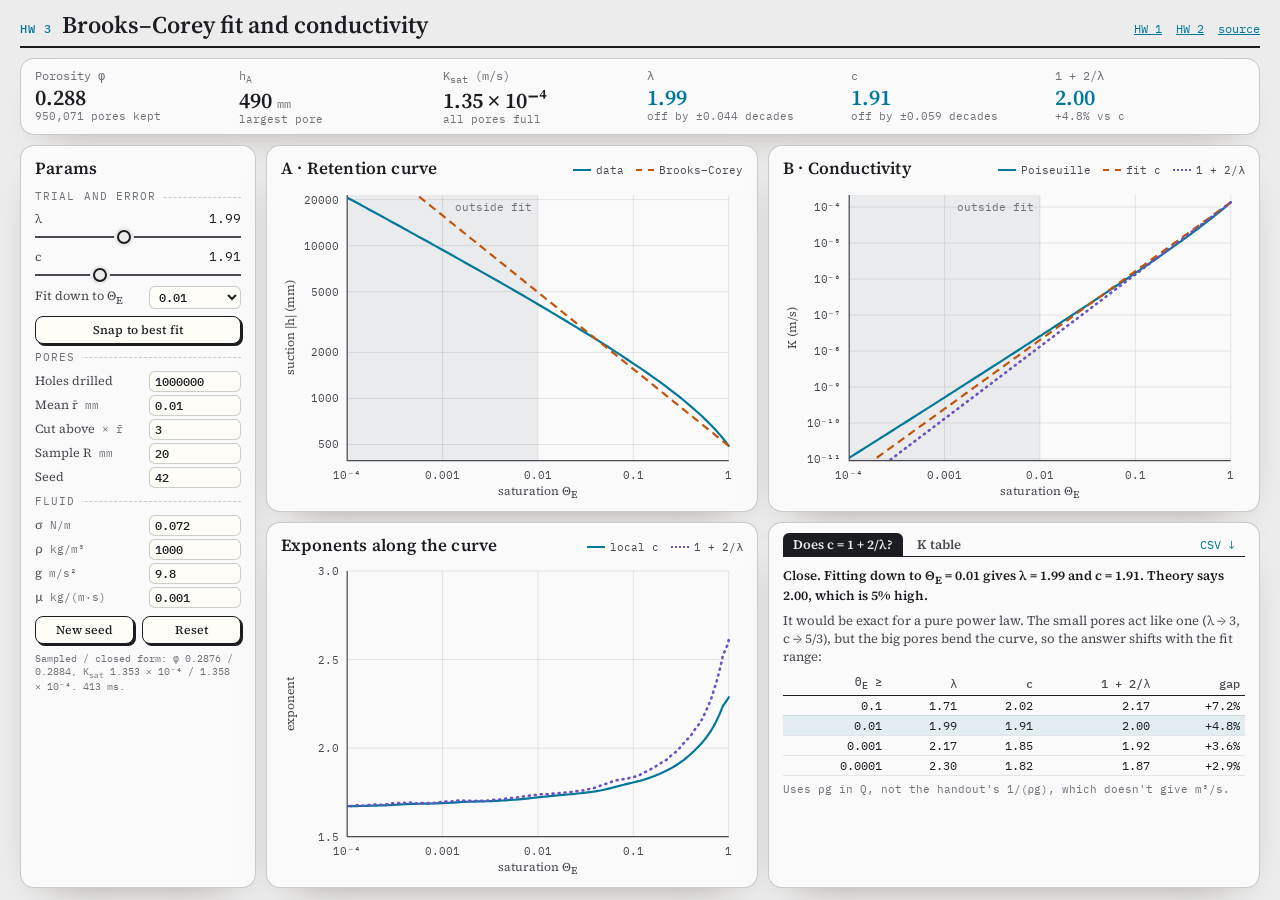
==== commit 85f75853: "Use a grey background and Source Serif on the HW 3 page" ====
--- a/conductivity/index.html
+++ b/conductivity/index.html
@@ -7,7 +7,7 @@
   <meta name="description" content="Brooks-Corey retention fit and Poiseuille hydraulic conductivity for a drilled-pore ensemble with a truncated exponential radius distribution." />
   <link rel="preconnect" href="https://fonts.googleapis.com" />
   <link rel="preconnect" href="https://fonts.gstatic.com" crossorigin />
-  <link href="https://fonts.googleapis.com/css2?family=Fraunces:ital,opsz,wght@0,9..144,400;0,9..144,600;1,9..144,400&family=IBM+Plex+Mono:wght@400;500&family=IBM+Plex+Sans:wght@400;500;600&display=swap" rel="stylesheet" />
+  <link href="https://fonts.googleapis.com/css2?family=Source+Serif+4:ital,opsz,wght@0,8..60,400;0,8..60,600;1,8..60,400&family=IBM+Plex+Mono:wght@400;500&display=swap" rel="stylesheet" />
   <link rel="stylesheet" href="../swrc/styles.css" />
   <link rel="stylesheet" href="styles.css" />
 </head>
@@ -17,11 +17,6 @@
       <span class="masthead__kicker">HW 3</span>
       <h1>Brooks–Corey fit and conductivity</h1>
     </div>
-    <p class="topbar__eq">
-      <span class="eq">h = −h<sub>A</sub> Θ<sub>E</sub><sup>−1/λ</sup></span>
-      <span class="eq">K = K<sub>sat</sub> Θ<sub>E</sub><sup>c</sup></span>
-      <span class="eq">c = 1 + 2/λ?</span>
-    </p>
     <nav class="topbar__nav"><a href="../">HW 1</a> <a href="../swrc/">HW 2</a> <a href="https://github.com/OwenDinsmore/hydrology">source</a></nav>
   </header>
 
--- a/conductivity/styles.css
+++ b/conductivity/styles.css
@@ -1,28 +1,25 @@
 /* Page-specific layer on top of ../swrc/styles.css */
 :root {
-  --paper: #eef1e8;
-  --paper-2: #e3e8da;
-  --paper-3: #d5dcca;
-  --rule: rgba(30, 60, 50, 0.1);
-  --ink: #17231f;
-  --ink-2: #44524c;
-  --ink-3: #6b7a73;
+  --paper: #ececec;
+  --paper-2: #e2e2e3;
+  --paper-3: #d3d4d6;
+  --rule: rgba(30, 32, 36, 0.1);
+  --ink: #1b1d21;
+  --ink-2: #474a51;
+  --ink-3: #6e7178;
   --water: #00789a;
   --water-soft: rgba(0, 120, 154, 0.1);
-  --panel: rgba(251, 252, 247, 0.9);
-  --panel-edge: rgba(30, 60, 50, 0.26);
+  --panel: #fafafa;
+  --panel-edge: rgba(30, 32, 36, 0.22);
   --fit: #c2550c;
   --pred: #6d4fc0;
+  --display: "Source Serif 4", "Iowan Old Style", Georgia, serif;
+  --body: "Source Serif 4", "Iowan Old Style", Georgia, serif;
 }
 
-/* Graph-pad background instead of the ruled lines on HW 2 */
 body {
   padding: 12px clamp(12px, 1.6vw, 20px);
-  background:
-    linear-gradient(var(--rule) 1px, transparent 1px) 0 0 / 24px 24px,
-    linear-gradient(90deg, var(--rule) 1px, transparent 1px) 0 0 / 24px 24px,
-    var(--paper);
-  background-attachment: fixed;
+  background: var(--paper);
 }
 
 /* ───── Top bar ───── */
@@ -38,8 +35,6 @@
 .topbar__title { display: flex; align-items: baseline; gap: 10px; }
 .topbar__title .masthead__kicker { margin: 0; color: var(--water); font-weight: 500; }
 .topbar h1 { margin: 0; font-family: var(--display); font-weight: 600; font-size: 24px; line-height: 1.1; }
-.topbar__eq { margin: 0; display: flex; flex-wrap: wrap; gap: 4px 22px; color: var(--ink-2); }
-.topbar__eq .eq { font-size: 13px; }
 .topbar__nav { margin-left: auto; display: flex; gap: 14px; font: 12px var(--mono); }
 .topbar__nav a { color: var(--water); }
 
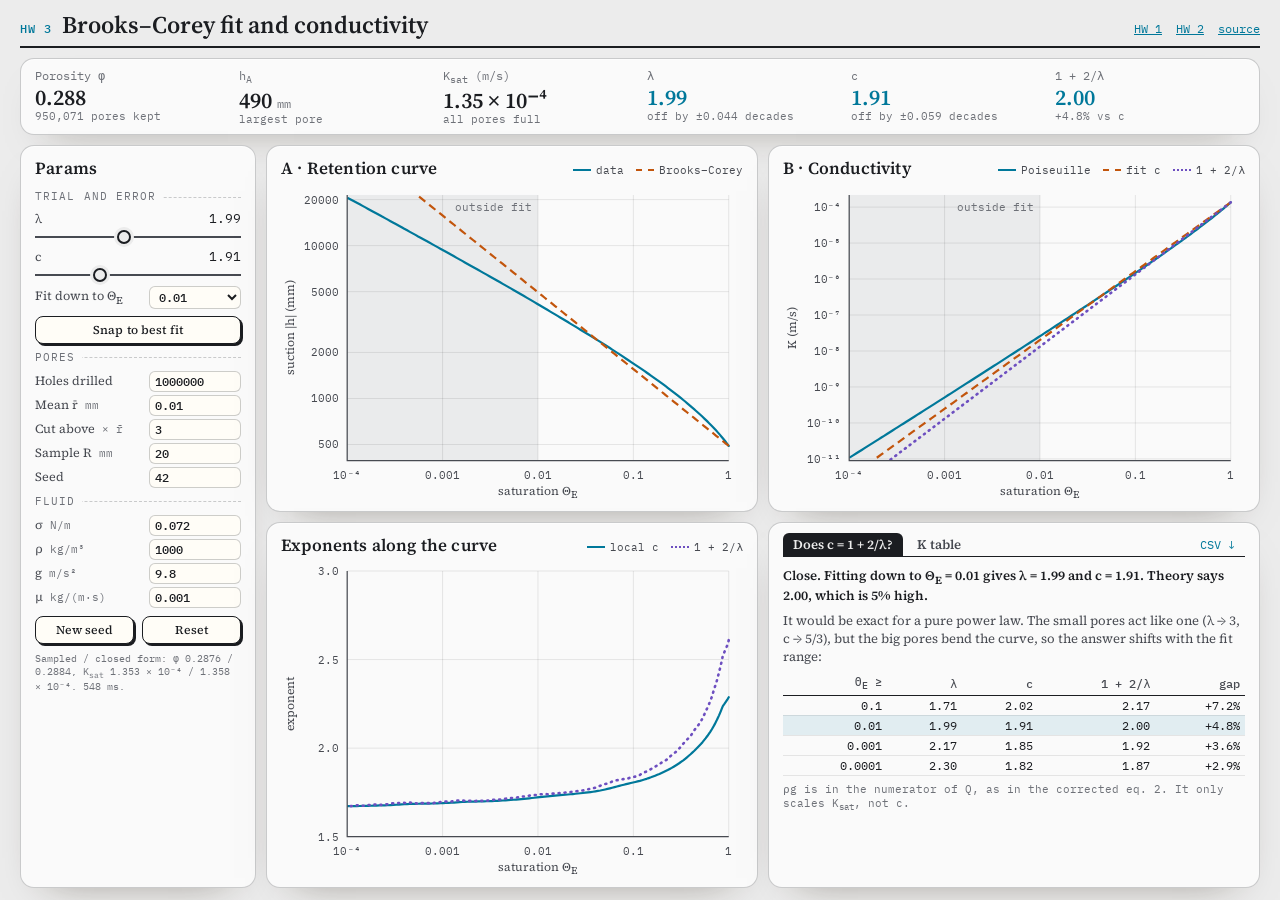
==== commit 7556cf31: "Point the rho*g note at the corrected equation" ====
--- a/conductivity/index.html
+++ b/conductivity/index.html
@@ -152,7 +152,7 @@
           </thead>
           <tbody id="ranges"></tbody>
         </table>
-        <p class="note">Uses ρg in Q, not the handout's 1/(ρg), which doesn't give m³/s.</p>
+        <p class="note">ρg is in the numerator of Q, as in the corrected eq. 2. It only scales K<sub>sat</sub>, not c.</p>
       </div>
 
       <div class="tab-body" id="tab-table" hidden>
